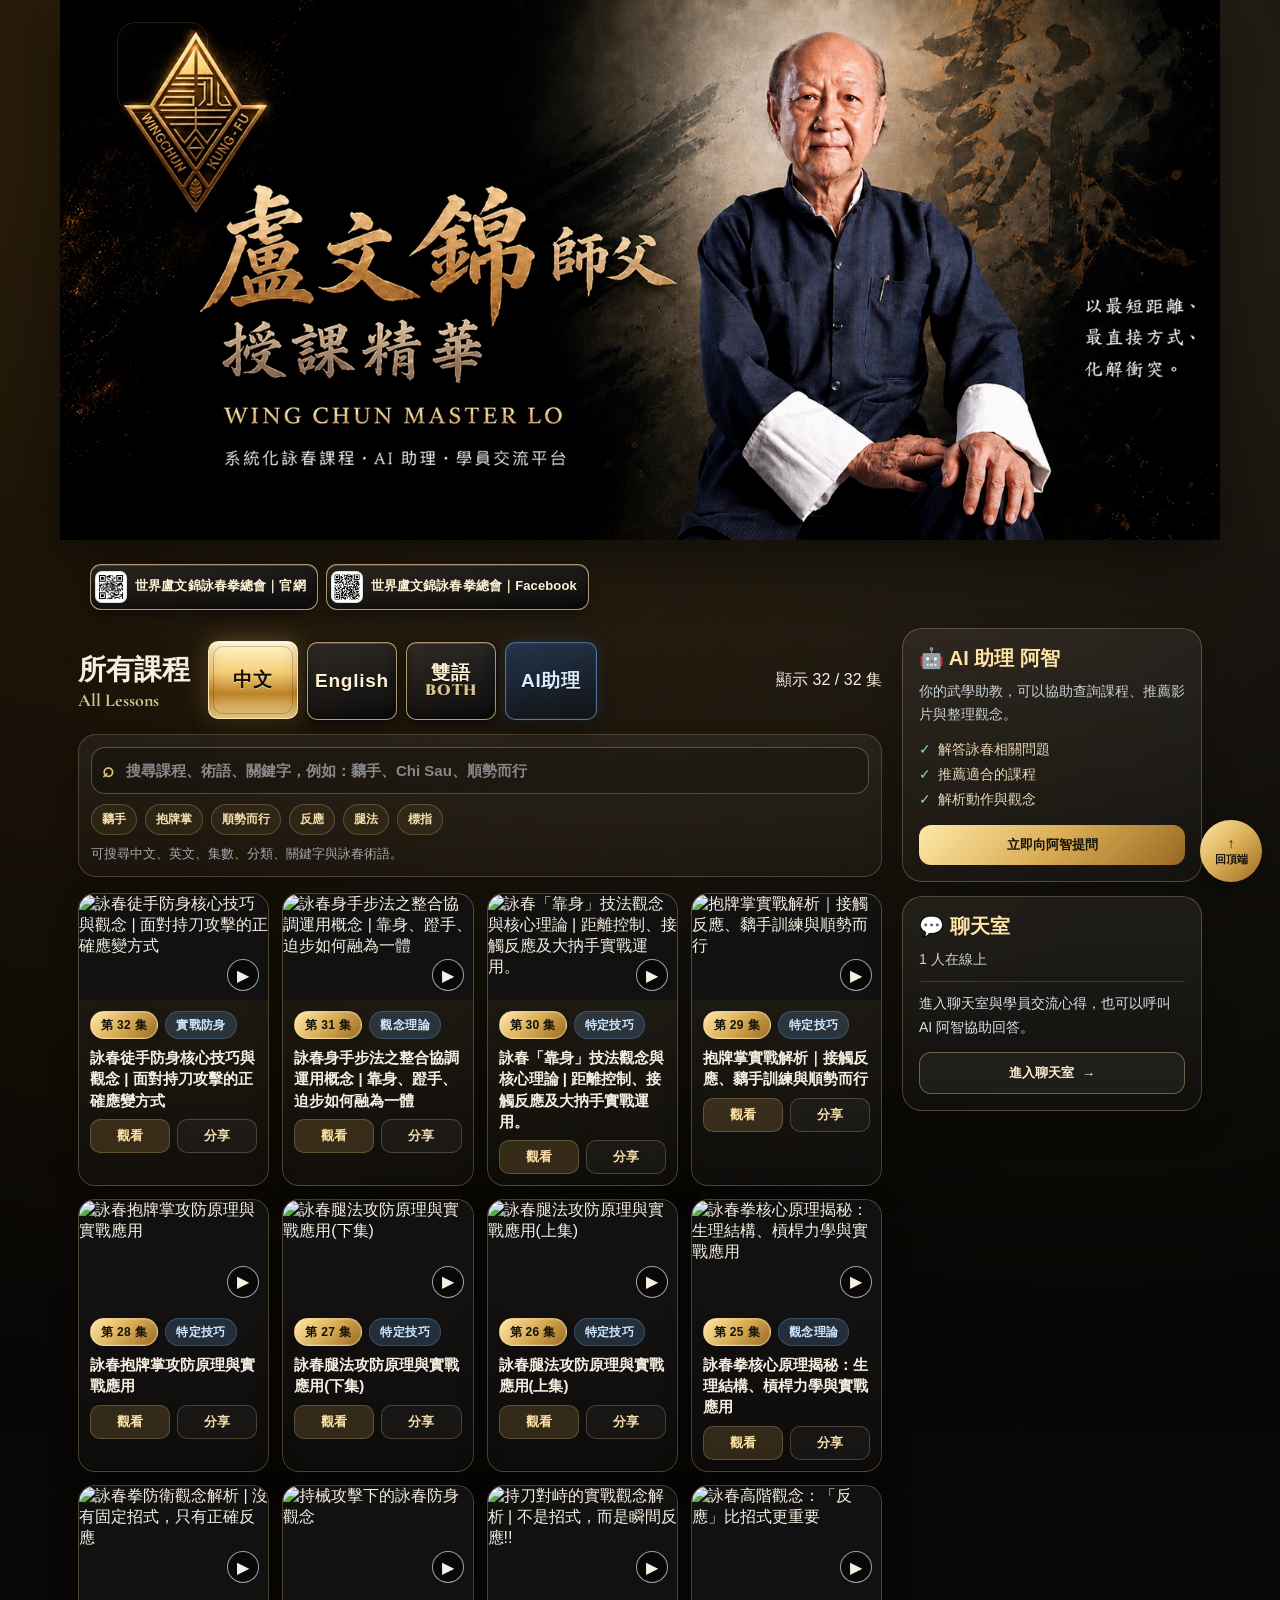
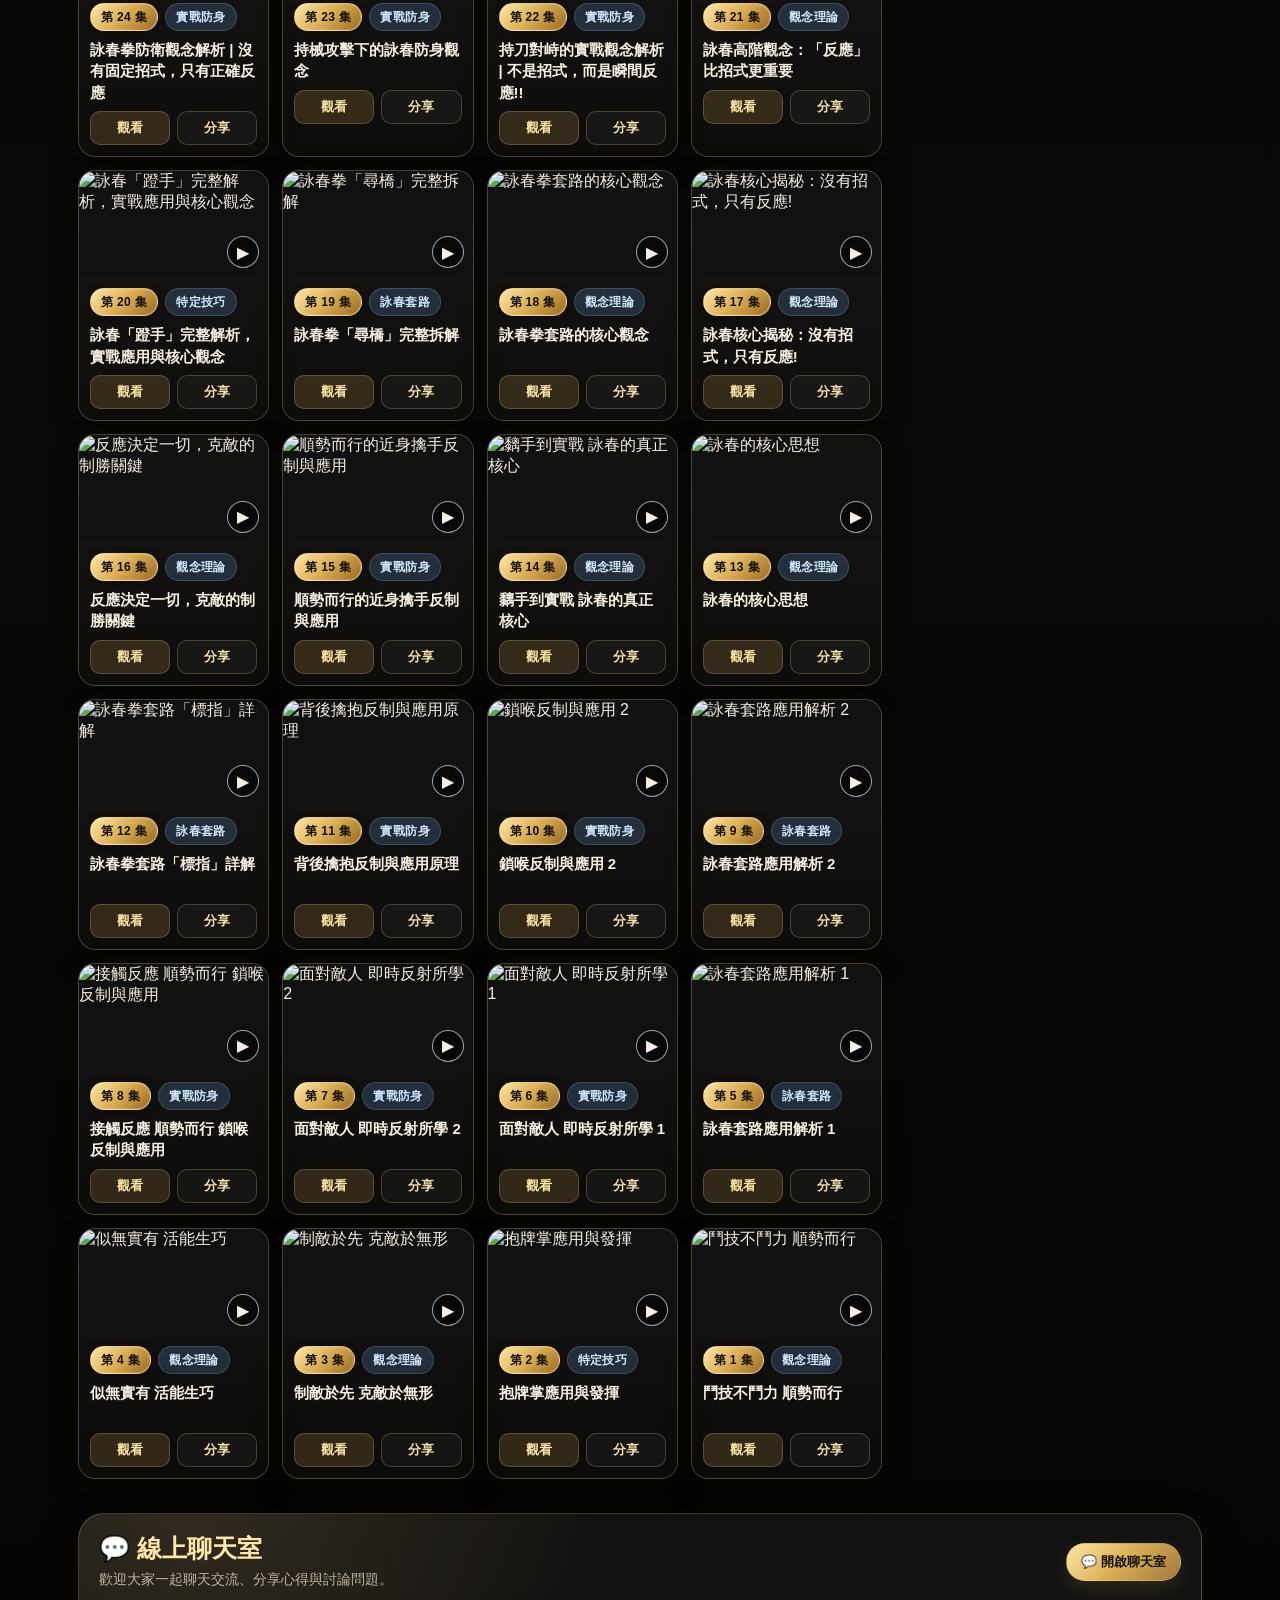
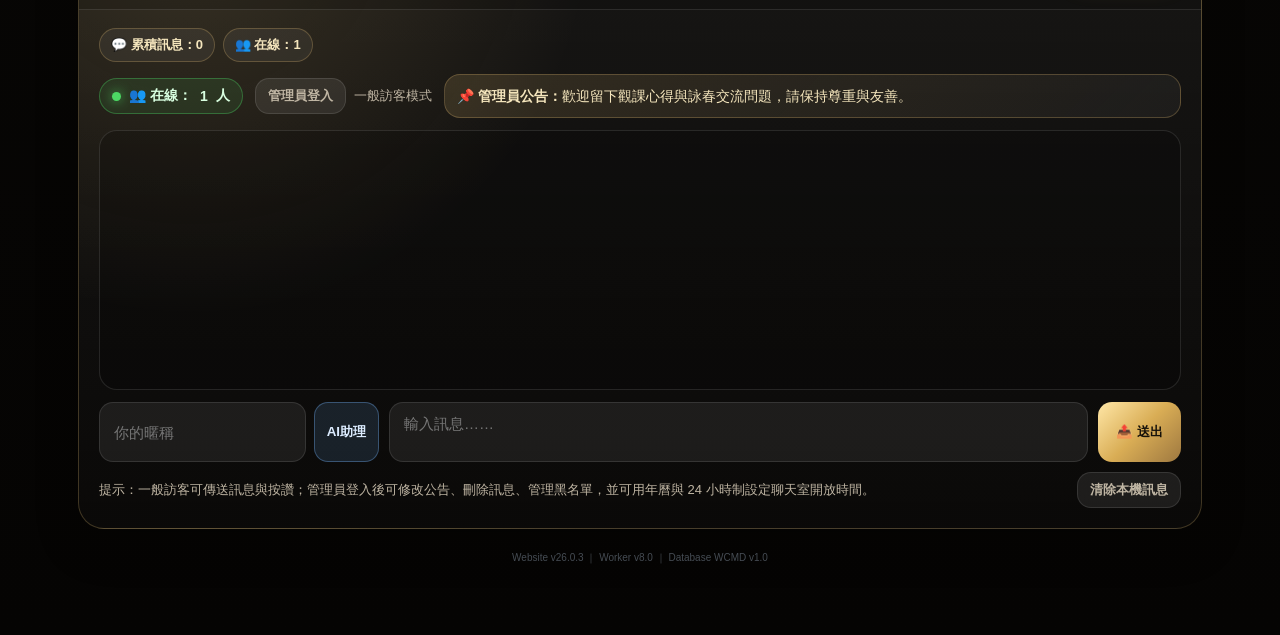
==== index.html @ ffa3104b "Fix AI assistant Worker endpoint" ====
<!DOCTYPE html>

<html lang="zh-Hant">
<head>
<meta charset="utf-8"/>
<meta content="width=device-width, initial-scale=1, viewport-fit=cover" name="viewport"/>
<title>盧文錦師父授課精華｜Wing Chun Master Lo v26.0.3 Secure Admin &amp; Title Cleanup</title>
<script src="js/chat-mode.js?v=23.6"></script>
<link href="https://fonts.googleapis.com" rel="preconnect"/>
<link crossorigin="" href="https://fonts.gstatic.com" rel="preconnect"/>
<link href="https://fonts.googleapis.com/css2?family=Cinzel:wght@600;700;800&amp;family=Cinzel+Decorative:wght@700&amp;family=Cormorant+Garamond:ital,wght@0,600;0,700;1,600&amp;family=Noto+Serif+TC:wght@600;700;900&amp;display=swap" rel="stylesheet"/>
<link href="css/style.css?v=26.0.4" rel="stylesheet"/>
<link href="css/mobile-layout-fix.css?v=26.0.3" rel="stylesheet"/>
</head>
<body>
<div class="wrap">
<header aria-label="盧文錦師父授課精華主視覺" class="hero finalImageHero" id="top">
<img alt="盧文錦師父授課精華 Wing Chun Master Lo" class="finalHeroImage" src="[data-uri]"/>
<div aria-hidden="true" class="logoShineOverlay"><span class="logoSpark"></span></div>

</header><nav aria-label="世界盧文錦詠春拳總會官方連結" class="officialQuickLinks">
<div class="officialQuickLinksInner">
<a aria-label="前往世界盧文錦詠春拳總會官方網站" class="officialQuickLink" href="https://wingchun.tw/" rel="noopener noreferrer" target="_blank">
<img alt="官方網站 QR Code" class="officialQr" src="assets/qr-official-site.png"/>
<span data-en="World Lo Man Kam Wing Chun Federation | Website" data-zh="世界盧文錦詠春拳總會｜官網">世界盧文錦詠春拳總會｜官網</span>
</a>
<a aria-label="前往世界盧文錦詠春拳總會官方 Facebook" class="officialQuickLink" href="https://www.facebook.com/LoManKamWingChunFederation/" rel="noopener noreferrer" target="_blank">
<img alt="官方 Facebook QR Code" class="officialQr" src="assets/qr-facebook.png"/>
<span data-en="World Lo Man Kam Wing Chun Federation | Facebook" data-zh="世界盧文錦詠春拳總會｜Facebook">世界盧文錦詠春拳總會｜Facebook</span>
</a>
</div>
</nav>
<div class="content">
<main>
<div class="sectionTitle courseHeader"><h2><span data-en="All Lessons" data-zh="所有課程">所有課程</span><small>All Lessons</small></h2><div aria-label="Language selector" class="courseLangButtons langButtons"><button aria-pressed="true" class="langBtn active" data-langbtn="zh" onclick="setLang('zh')" type="button">中文</button><button aria-pressed="false" class="langBtn" data-langbtn="en" onclick="setLang('en')" type="button">English</button><button aria-pressed="false" class="langBtn" data-langbtn="both" onclick="setLang('both')" type="button">雙語<small class="bothLabel">BOTH</small></button><button class="langBtn aiJumpBtn" onclick="scrollToAI()" type="button">AI助理</button></div><span class="small" id="count"></span></div>
<section aria-label="課程搜尋" class="lessonSearchPanel">
<div class="searchBox">
<span class="searchIcon">⌕</span>
<input autocomplete="off" class="lessonSearchInput" data-placeholder-en="Search lessons, terms, and keywords, e.g. Chi Sau, Pak Sau, Flow with the Momentum" data-placeholder-zh="搜尋課程、術語、關鍵字，例如：黐手、Chi Sau、順勢而行" id="lessonSearch" placeholder="搜尋課程、術語、關鍵字，例如：黐手、Chi Sau、順勢而行" type="search"/>
<button aria-label="清除搜尋" class="clearSearchBtn" id="clearSearchBtn" type="button">×</button>
</div>
<div aria-label="快速搜尋" class="searchQuickTags" id="searchQuickTags"></div>
<div class="searchHint" id="searchHint">可搜尋中文、英文、集數、分類與詠春術語。</div>
</section>
<div class="grid" id="grid"></div>
<div class="empty" data-en="No lessons found. Try another category." data-zh="找不到符合條件的影片，請換一個分類。" id="empty">找不到符合條件的影片，請換一個分類。</div>
</main>
<aside class="sidePanel">
<section class="aiCard">
<h3>🤖 <span data-en="AI Assistant Ah Chi" data-zh="AI 助理 阿智">AI 助理 阿智</span></h3>
<p data-en="Your martial arts assistant for lesson search, recommendations, and concept review." data-zh="你的武學助教，可以協助查詢課程、推薦影片與整理觀念。">你的武學助教，可以協助查詢課程、推薦影片與整理觀念。</p>
<ul class="aiList">
<li data-en="Answer Wing Chun questions" data-zh="解答詠春相關問題">解答詠春相關問題</li>
<li data-en="Recommend suitable lessons" data-zh="推薦適合的課程">推薦適合的課程</li>
<li data-en="Analyze movements and concepts" data-zh="解析動作與觀念">解析動作與觀念</li>
</ul>
<button class="action primary" onclick="document.getElementById('chatroom').scrollIntoView({behavior:'smooth'})" style="width:100%"><span data-en="Ask Ah Chi Now" data-zh="立即向阿智提問">立即向阿智提問</span></button>
</section>
<section class="miniChat">
<h3>💬 <span data-en="Chat Room" data-zh="聊天室">聊天室</span></h3>
<p><span id="onlineCountSide">--</span> <span data-en="online" data-zh="人在線上">人在線上</span></p>
<div class="chatPreview" data-en="Enter the chat room to discuss lessons and call AI Ah Chi for assistance." data-zh="進入聊天室與學員交流心得，也可以呼叫 AI 阿智協助回答。">進入聊天室與學員交流心得，也可以呼叫 AI 阿智協助回答。</div>
<button class="action" onclick="document.getElementById('chatroom').scrollIntoView({behavior:'smooth'})" style="width:100%;margin-top:12px"><span data-en="Enter Chat Room" data-zh="進入聊天室">進入聊天室</span> →</button>
</section>
</aside>
</div>
<section aria-label="線上聊天室" class="chatSection" id="chatroom">
<div class="chatHead">
<div>
<h2>💬 線上聊天室</h2>
<p>歡迎大家一起聊天交流、分享心得與討論問題。</p>
</div>
<div class="chatHeaderActions">
<button class="chatStandaloneBtn" id="chatStandaloneBtn" type="button">💬 開啟聊天室</button>
</div>
</div>
<div class="chatBox">
<div class="chatStats"><span class="chatStatPill">💬 累積訊息：<span id="messageCount">0</span></span><span class="chatStatPill">👥 在線：<span id="onlineCountMini">1</span></span></div>
<div class="chatStatusRow">
<div class="chatStatusGroup">
<div class="onlineBadge"><span class="onlineDot"></span>👥 在線：<span id="onlineCount">1</span> 人</div>
</div>
<div class="adminLoginBox"><button class="chatClear" id="adminLoginBtn" type="button">管理員登入</button><span class="adminStatus" id="adminStatus">一般訪客模式</span></div>
<div class="pinnedNotice"><b>📌 管理員公告：</b><span id="pinnedNoticeText">歡迎留下觀課心得與詠春交流問題，請保持尊重與友善。</span></div>
</div>
<div class="adminPanel" hidden="" id="adminPanel">
<div class="adminPanelTitle">🛠 管理員功能</div>
<textarea class="adminAnnouncementInput" id="adminAnnouncementInput" maxlength="300" placeholder="輸入新的公告內容……"></textarea>
<div class="adminPanelActions"><button class="adminBtn" id="saveAnnouncementBtn" type="button">儲存公告</button></div>
<div class="adminPanelTitle" style="margin-top:12px">⏰ 聊天室開放時間管理</div>
<div class="small" id="chatControlAdminStatus">目前聊天室狀態：讀取中……</div>
<div class="adminScheduleGrid">
<label>關閉日期<input class="adminDateInput" id="chatCloseDateInput" type="date"/></label>
<label>關閉時間<input class="adminDateInput" id="chatCloseTimeInput" step="60" type="time"/></label>
<label>開放日期<input class="adminDateInput" id="chatOpenDateInput" type="date"/></label>
<label>開放時間<input class="adminDateInput" id="chatOpenTimeInput" step="60" type="time"/></label>
</div>
<div class="adminPanelActions">
<button class="adminBtn" id="close1hBtn" type="button">關閉 1 小時</button>
<button class="adminBtn" id="close24hBtn" type="button">關閉 24 小時</button>
<button class="adminBtn" id="close7dBtn" type="button">關閉 7 天</button>
<button class="adminBtn" id="saveChatScheduleBtn" type="button">儲存排程</button>
<button class="adminBtn" id="closeChatNowBtn" type="button">立即關閉聊天室</button>
<button class="adminBtn" id="openChatNowBtn" type="button">立即開放聊天室</button>
</div>
<div class="adminPanelTitle" style="margin-top:12px">👥 在線訪客管理</div>
<div class="adminOnlineList" id="adminOnlineList"><span class="small">管理員登入後可查看目前在線訪客，並選擇「踢出」或「加入黑名單」。</span></div>
<div class="adminPanelTitle" style="margin-top:12px">🚫 黑名單管理</div>
<div class="adminBannedList" id="adminBannedList"><span class="small">管理員登入後可查看黑名單並解除限制。</span></div>
</div>
<div class="kickedNotice" hidden="" id="kickedNotice">你已被管理員限制發言，暫時無法傳送訊息或按讚。</div>
<div class="commentClosedNotice" hidden="" id="commentClosedNotice">🚫 聊天室暫時關閉。</div>
<div class="chatMessages" id="chatMessages"></div>
<form class="chatForm" id="chatForm">
<div class="chatNameWrap">
<input autocomplete="name" class="chatInput" id="chatName" maxlength="18" placeholder="你的暱稱"/>
<button class="callAiBtn" id="callAiBtn" title="Call AI" type="button">AI助理</button>
</div>
<textarea class="chatText" id="chatText" maxlength="300" placeholder="輸入訊息……"></textarea>
<button class="chatSend" type="submit">📤 送出</button>
</form>
<div class="chatTools">
<span>提示：一般訪客可傳送訊息與按讚；管理員登入後可修改公告、刪除訊息、管理黑名單，並可用年曆與 24 小時制設定聊天室開放時間。</span>
<button class="chatClear" id="chatClear" type="button">清除本機訊息</button>
</div>
</div>
</section>
<div class="versionFooter">Website v26.0.3 ｜ Worker v8.0 ｜ Database WCMD v1.0</div>
</div>
<button class="toTop" onclick="window.scrollTo({top:0,behavior:'smooth'})">↑<br/><small data-en="Top" data-zh="回頂端">回頂端</small></button>
<div class="shareToast" id="shareToast">已複製連結</div>
<script>
/* V26.0 WCMD 英文標題資料層 + YouTube API + 安全管理員登入 + 標題清理 + videos.json 備援
   - 不修改既有 js/app.js
   - 攔截原本讀取 videos.json 的請求
   - 優先讀取 data/wcmd.json 作為課程主資料庫
   - 同步合併 Cloudflare Worker /api/videos 的縮圖、發布日期與最新 YouTube 資訊
   - 英文標題統一以 data/wcmd.json 的 title.en 為準
   - 新影片尚未補進 WCMD 時，英文模式先顯示 pending，不會空白
   - 若 WCMD 或 API 失敗，仍可回到原本 videos.json
*/
(function () {
  const API_URL = "https://wingchun-sync.lomankam-master.workers.dev/api/videos";
  const WCMD_URL = "data/wcmd.json";
  const VIDEO_IDS_URL = "data/videoIds.json";
  const LEGACY_STATIC_META = [];

  function normalizeTitle(rawTitle, episode) {
    let title = String(rawTitle || "").trim();
    title = title.replace(/^盧[文⽂]錦\s*師[父⽗]\s*授課精華\s*[0-9]+\s*[\-－–—｜|：:]?\s*/u, "");
    title = title.replace(/^授課精華\s*[0-9]+\s*[\-－–—｜|：:]?\s*/u, "");
    return title || (episode ? `第${episode}集` : "");
  }

  function videoIdFromUrl(url) {
    const text = String(url || "");
    const m1 = text.match(/youtu\.be\/([^?&/]+)/);
    if (m1) return m1[1];
    const m2 = text.match(/[?&]v=([^?&/]+)/);
    if (m2) return m2[1];
    return "";
  }

  function thumbFromVideo(video, wcmdEpisode) {
    if (video && video.thumbnail) return video.thumbnail;
    if (wcmdEpisode && wcmdEpisode.youtube && wcmdEpisode.youtube.thumbnail) return wcmdEpisode.youtube.thumbnail;
    const id = (video && (video.videoId || videoIdFromUrl(video.url))) ||
      (wcmdEpisode && wcmdEpisode.youtube && (wcmdEpisode.youtube.videoId || videoIdFromUrl(wcmdEpisode.youtube.url))) || "";
    return id ? `https://i.ytimg.com/vi/${id}/hqdefault.jpg` : "";
  }

  function wcmdEpisodeToLegacy(ep, apiVideo) {
    const episode = Number(ep.episode);
    const youtube = ep.youtube || {};
    const category = ep.category || {};
    const tags = Array.isArray(ep.tags) ? ep.tags : [];
    const concepts = Array.isArray(ep.concepts) ? ep.concepts : [];
    const skills = Array.isArray(ep.skills) ? ep.skills : [];
    const keywords = Array.from(new Set([...tags, ...concepts, ...skills].filter(Boolean)));
    const apiTitle = apiVideo && apiVideo.title;
    const zhTitle = (ep.title && ep.title.zh) || apiTitle || "";
    const enTitle = (ep.title && ep.title.en) || "";
    const url = (apiVideo && apiVideo.url) || youtube.url || "";
    const videoId = (apiVideo && apiVideo.videoId) || youtube.videoId || videoIdFromUrl(url);
    return {
      episode,
      title: normalizeTitle(apiTitle || zhTitle, episode),
      title_en: enTitle,
      category: category.zh || "",
      category_en: category.en || "",
      level: ep.difficulty && ep.difficulty !== "to_be_confirmed" ? ep.difficulty : "",
      keywords,
      tags,
      concepts,
      skills,
      url,
      videoId,
      thumbnail: thumbFromVideo(apiVideo, ep),
      publishedAt: (apiVideo && apiVideo.publishedAt) || youtube.publishedAt || "",
      source: apiVideo ? "wcmd+youtube-api" : "wcmd",
      wcmdCategoryId: category.id || "",
      wcmdCategoryStatus: category.status || ""
    };
  }

  function apiVideoToLegacy(v, fallbackMeta) {
    const episode = Number(v.episode);
    const meta = fallbackMeta || {};
    return {
      ...meta,
      episode,
      title: normalizeTitle(v.title || meta.title, episode),
      title_en: meta.title_en || meta.titleEn || v.englishTitle || v.title_en || v.titleEn || `Episode ${episode} — English title pending`,
      category: meta.category || "",
      category_en: meta.category_en || meta.categoryEn || "",
      level: meta.level || "",
      keywords: meta.keywords || [],
      url: v.url || meta.url || "",
      videoId: v.videoId || videoIdFromUrl(v.url || meta.url),
      thumbnail: thumbFromVideo(v),
      publishedAt: v.publishedAt || "",
      source: "youtube-api"
    };
  }

  async function loadWCMD() {
    const res = await window.__nativeFetch(WCMD_URL, { cache: "no-store" });
    if (!res.ok) throw new Error(`WCMD HTTP ${res.status}`);
    const data = await res.json();
    if (!data || !Array.isArray(data.episodes) || data.episodes.length === 0) throw new Error("WCMD returned no episodes");
    return data;
  }

  async function loadVideoIds() {
    try {
      const res = await window.__nativeFetch(VIDEO_IDS_URL, { cache: "no-store" });
      if (!res.ok) throw new Error(`videoIds HTTP ${res.status}`);
      const ids = await res.json();
      return Array.isArray(ids) ? ids.filter(Boolean) : [];
    } catch (err) {
      console.warn("[WingChun] videoIds.json unavailable, Worker will use built-in fallback:", err);
      return [];
    }
  }

  async function loadApiVideos() {
    const ids = await loadVideoIds();
    const apiUrl = ids.length ? `${API_URL}?ids=${encodeURIComponent(ids.join(","))}` : API_URL;
    const res = await window.__nativeFetch(apiUrl, { cache: "no-store" });
    if (!res.ok) throw new Error(`API HTTP ${res.status}`);
    const data = await res.json();
    if (!data || data.success !== true || !Array.isArray(data.videos) || data.videos.length === 0) throw new Error("API returned no videos");
    return data.videos;
  }

  function mergeWCMDWithApi(wcmdData, apiVideos) {
    const apiByEpisode = new Map((apiVideos || []).map(v => [Number(v.episode), v]));
    const wcmdEpisodes = new Set((wcmdData.episodes || []).map(ep => Number(ep.episode)));

    const wcmdVideos = (wcmdData.episodes || [])
      .map(ep => wcmdEpisodeToLegacy(ep, apiByEpisode.get(Number(ep.episode))))
      .filter(v => v.episode);

    // V26.0：若 YouTube API 出現 WCMD 尚未登錄的新集數，也先自動加入網站。
    // 英文標題以 WCMD 為正式資料；尚未補入 WCMD 時顯示 pending，不會空白。
    const apiOnlyVideos = (apiVideos || [])
      .filter(v => v.episode && !wcmdEpisodes.has(Number(v.episode)))
      .map(v => apiVideoToLegacy(v))
      .filter(v => v.episode);

    const videos = [...wcmdVideos, ...apiOnlyVideos]
      .sort((a, b) => b.episode - a.episode);

    return {
      lastUpdated: new Date().toISOString().slice(0, 10),
      source: apiVideos && apiVideos.length ? "wcmd-with-youtube-api-auto-new" : "wcmd-local",
      schemaVersion: wcmdData.schemaVersion || "1.0",
      databaseVersion: wcmdData.platformVersion || "V24.1",
      videos
    };
  }

  function mergeApiOnly(apiVideos) {
    const metaByEpisode = new Map(LEGACY_STATIC_META.map(v => [Number(v.episode), v]));
    const videos = (apiVideos || [])
      .map(v => apiVideoToLegacy(v, metaByEpisode.get(Number(v.episode))))
      .filter(v => v.episode)
      .sort((a, b) => b.episode - a.episode);
    return { lastUpdated: new Date().toISOString().slice(0, 10), source: "youtube-api-only", videos };
  }

  async function buildVideoDataset() {
    const [wcmdResult, apiResult] = await Promise.allSettled([loadWCMD(), loadApiVideos()]);
    if (wcmdResult.status === "fulfilled") {
      const apiVideos = apiResult.status === "fulfilled" ? apiResult.value : [];
      if (apiResult.status === "rejected") console.warn("[WingChun] YouTube API unavailable, using WCMD only:", apiResult.reason);
      return mergeWCMDWithApi(wcmdResult.value, apiVideos);
    }
    console.warn("[WingChun] WCMD unavailable:", wcmdResult.reason);
    if (apiResult.status === "fulfilled") return mergeApiOnly(apiResult.value);
    throw new Error("Both WCMD and YouTube API failed");
  }

  window.__nativeFetch = window.__nativeFetch || window.fetch.bind(window);
  window.fetch = async function (input, init) {
    const reqUrl = typeof input === "string" ? input : (input && input.url) || "";
    if (/videos\.json(\?|$)/.test(reqUrl)) {
      try {
        const dataset = await buildVideoDataset();
        return new Response(JSON.stringify(dataset), { status: 200, headers: { "Content-Type": "application/json; charset=utf-8" } });
      } catch (err) {
        console.warn("[WingChun] WCMD/API failed, fallback to videos.json:", err);
        return window.__nativeFetch(input, init);
      }
    }
    return window.__nativeFetch(input, init);
  };
})();
</script>
<script src="js/app.js?v=24.3"></script>
<script src="js/chat.js?v=26.0.7" type="module"></script>
<script src="js/chat-standalone.js?v=24.3"></script>
<script defer="" src="https://events.vercount.one/js"></script>
<script src="js/online-sync.js?v=24.3"></script>
</body>
</html>
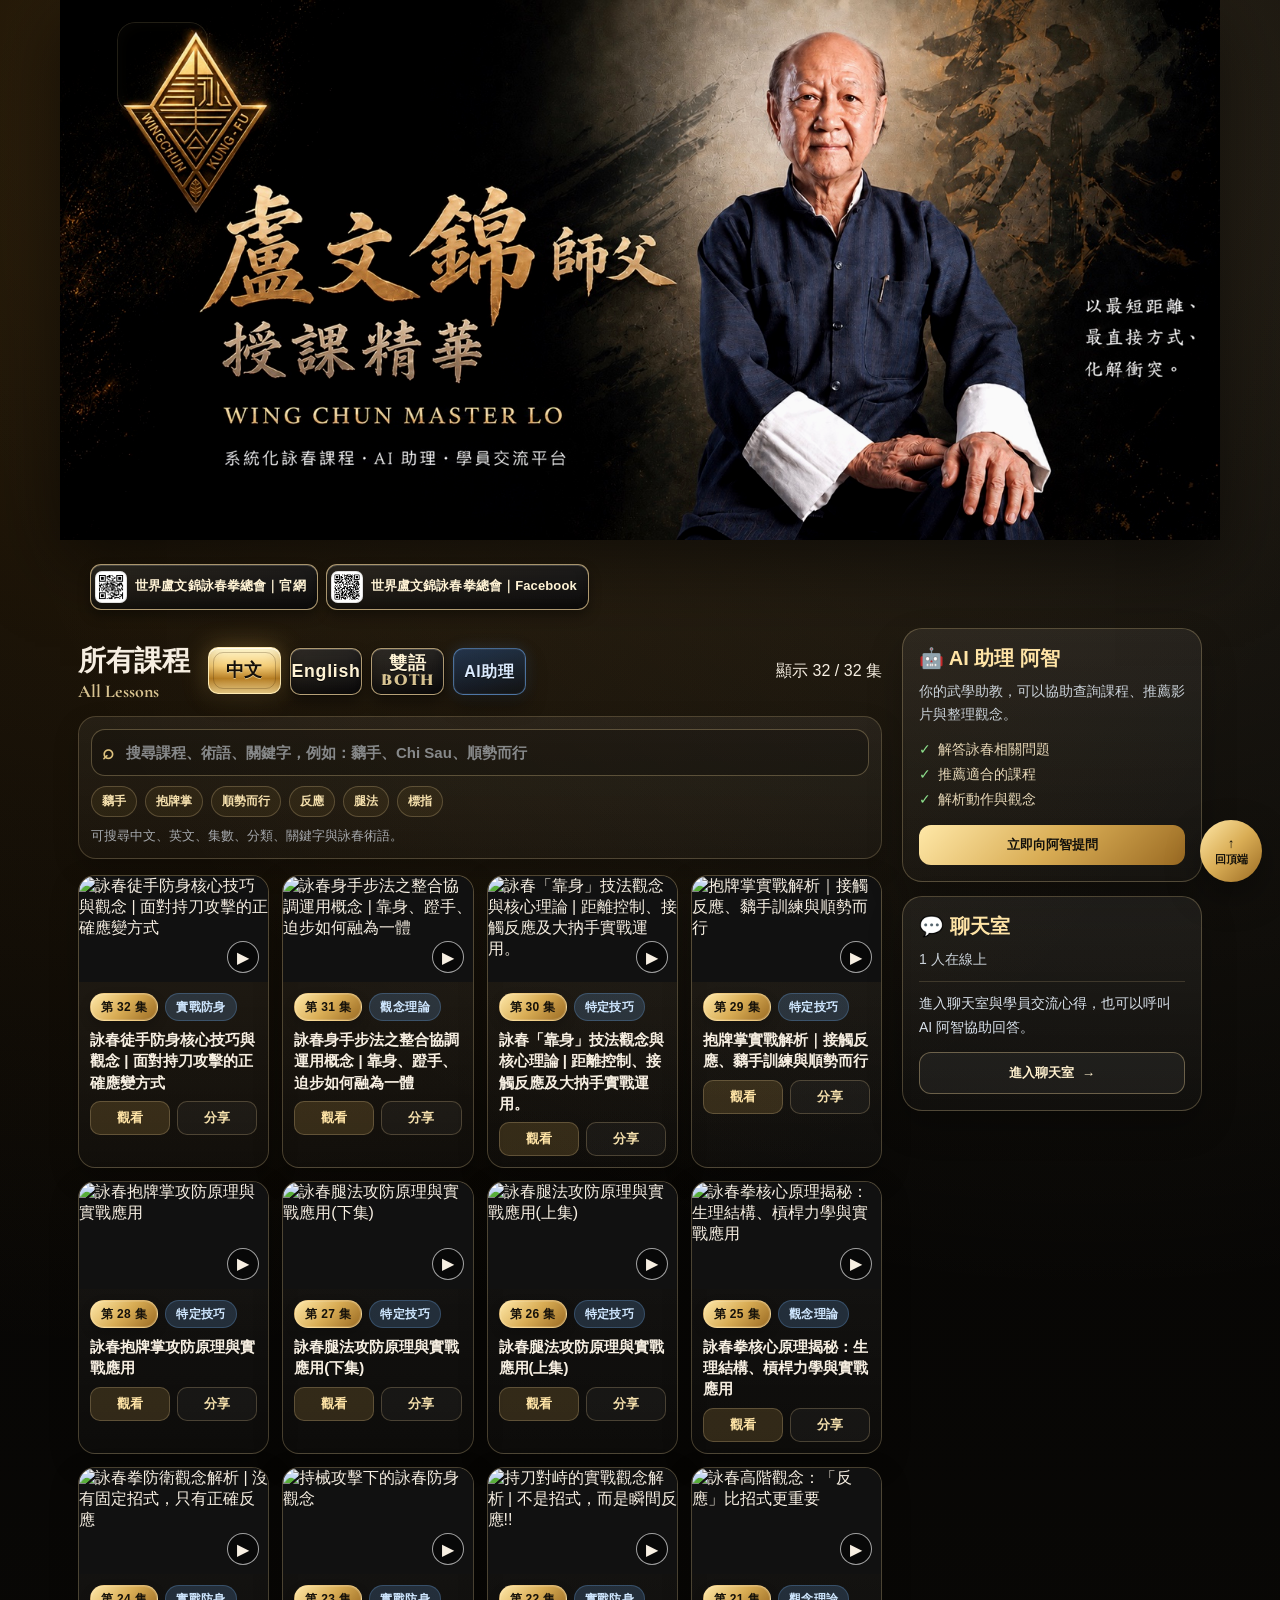
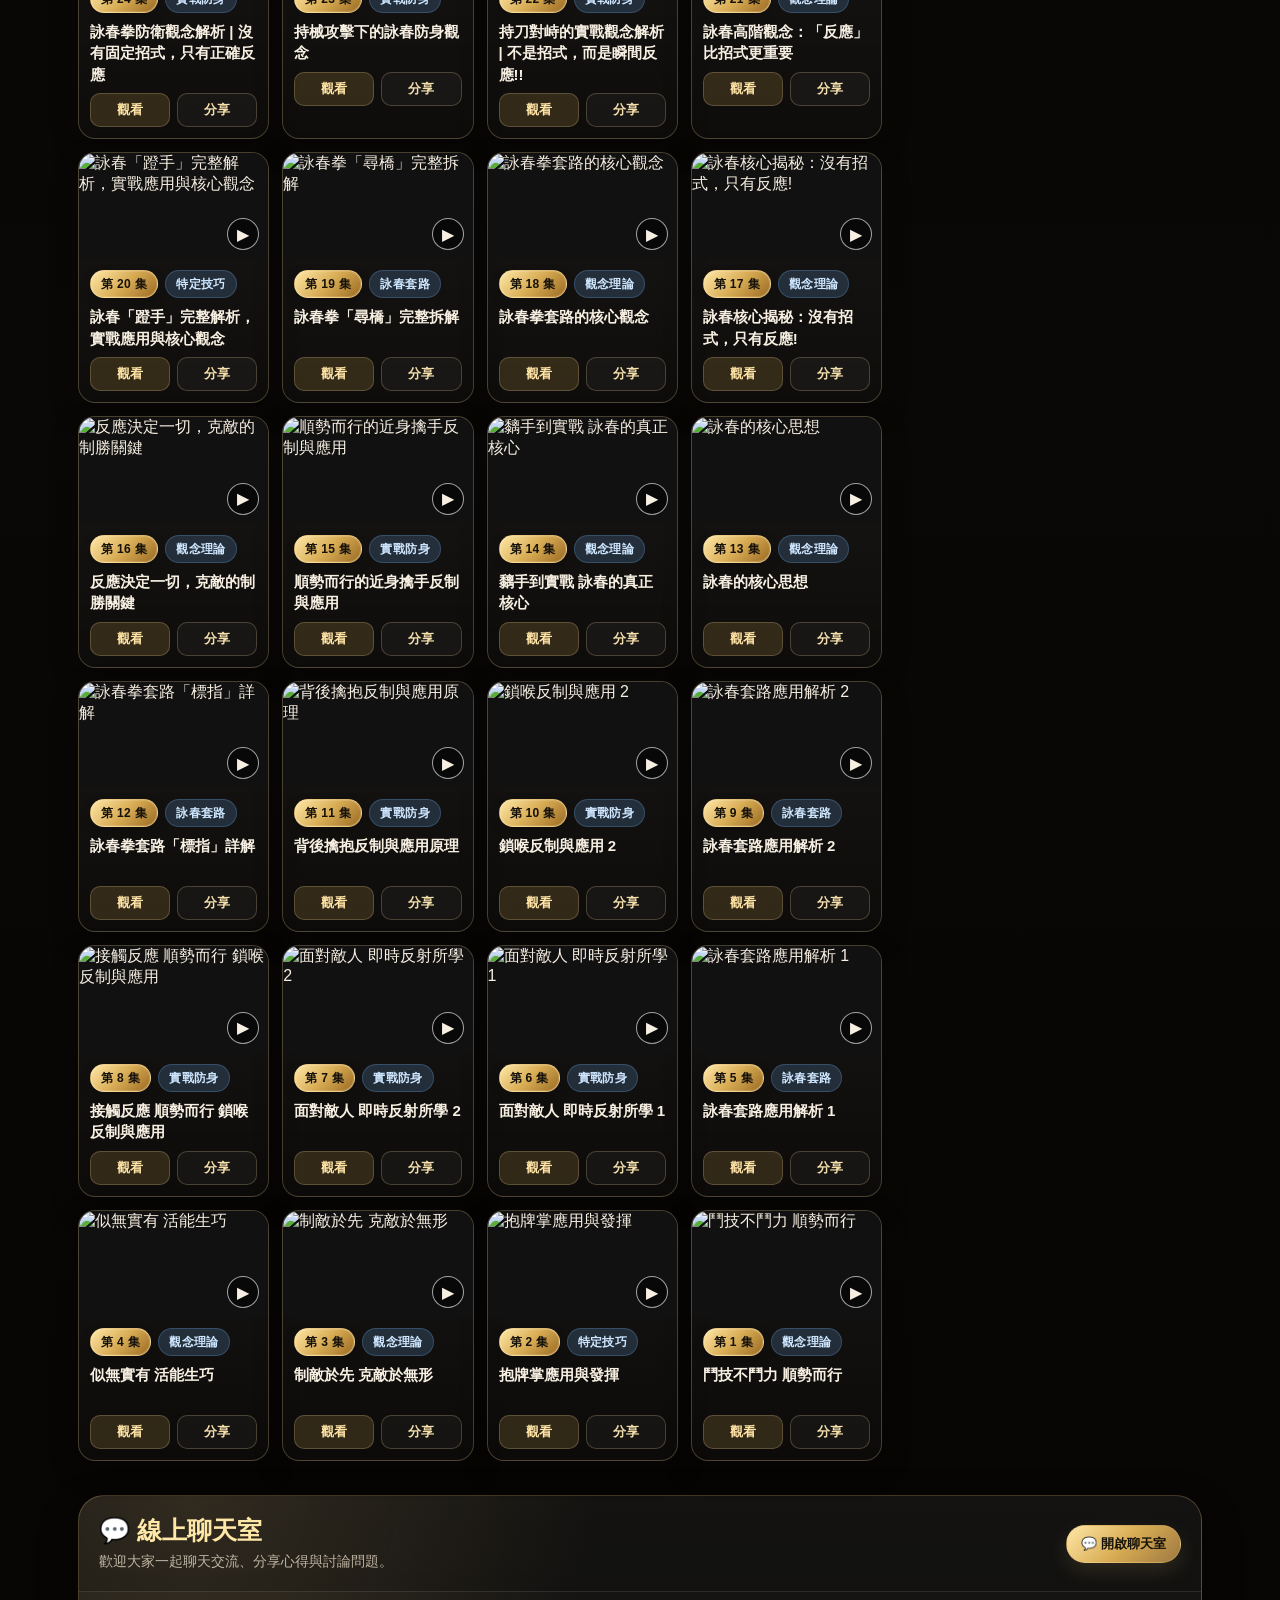
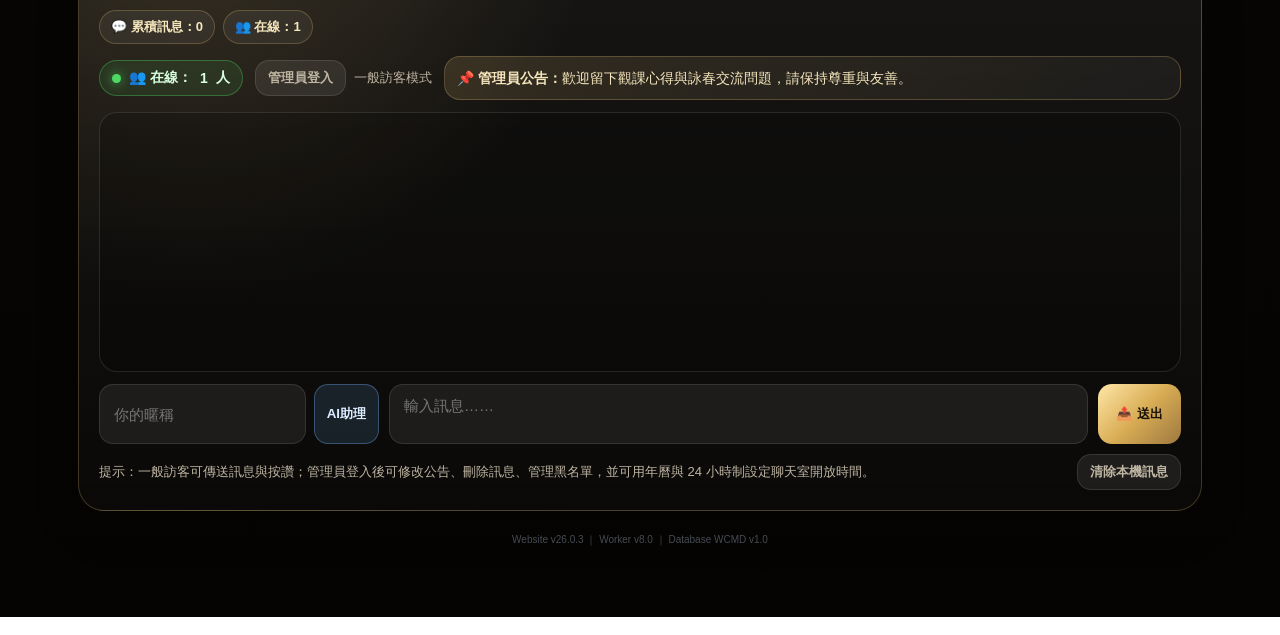
==== commit e7c88e66: "Improve AI assistant response quality" ====
--- a/index.html
+++ b/index.html
@@ -318,7 +318,7 @@
 })();
 </script>
 <script src="js/app.js?v=24.3"></script>
-<script src="js/chat.js?v=26.0.7" type="module"></script>
+<script src="js/chat.js?v=26.0.8" type="module"></script>
 <script src="js/chat-standalone.js?v=24.3"></script>
 <script defer="" src="https://events.vercount.one/js"></script>
 <script src="js/online-sync.js?v=24.3"></script>
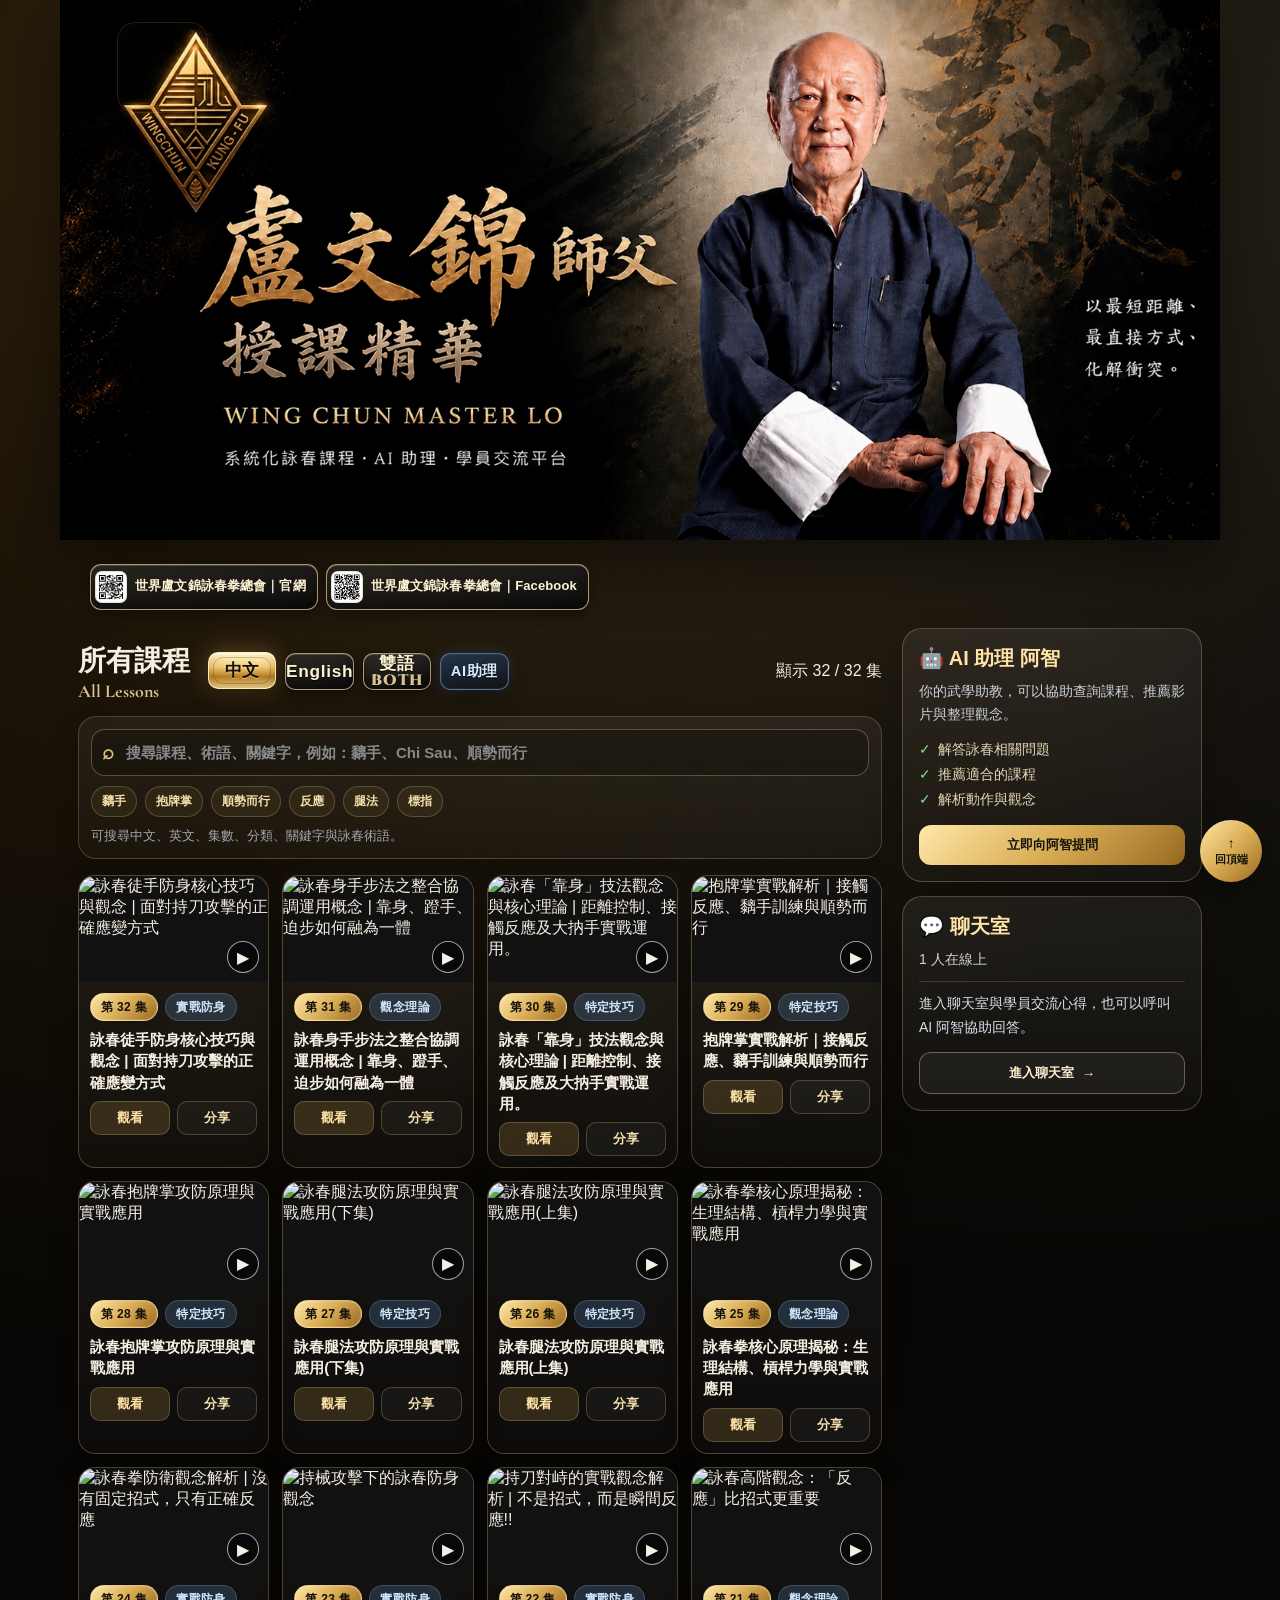
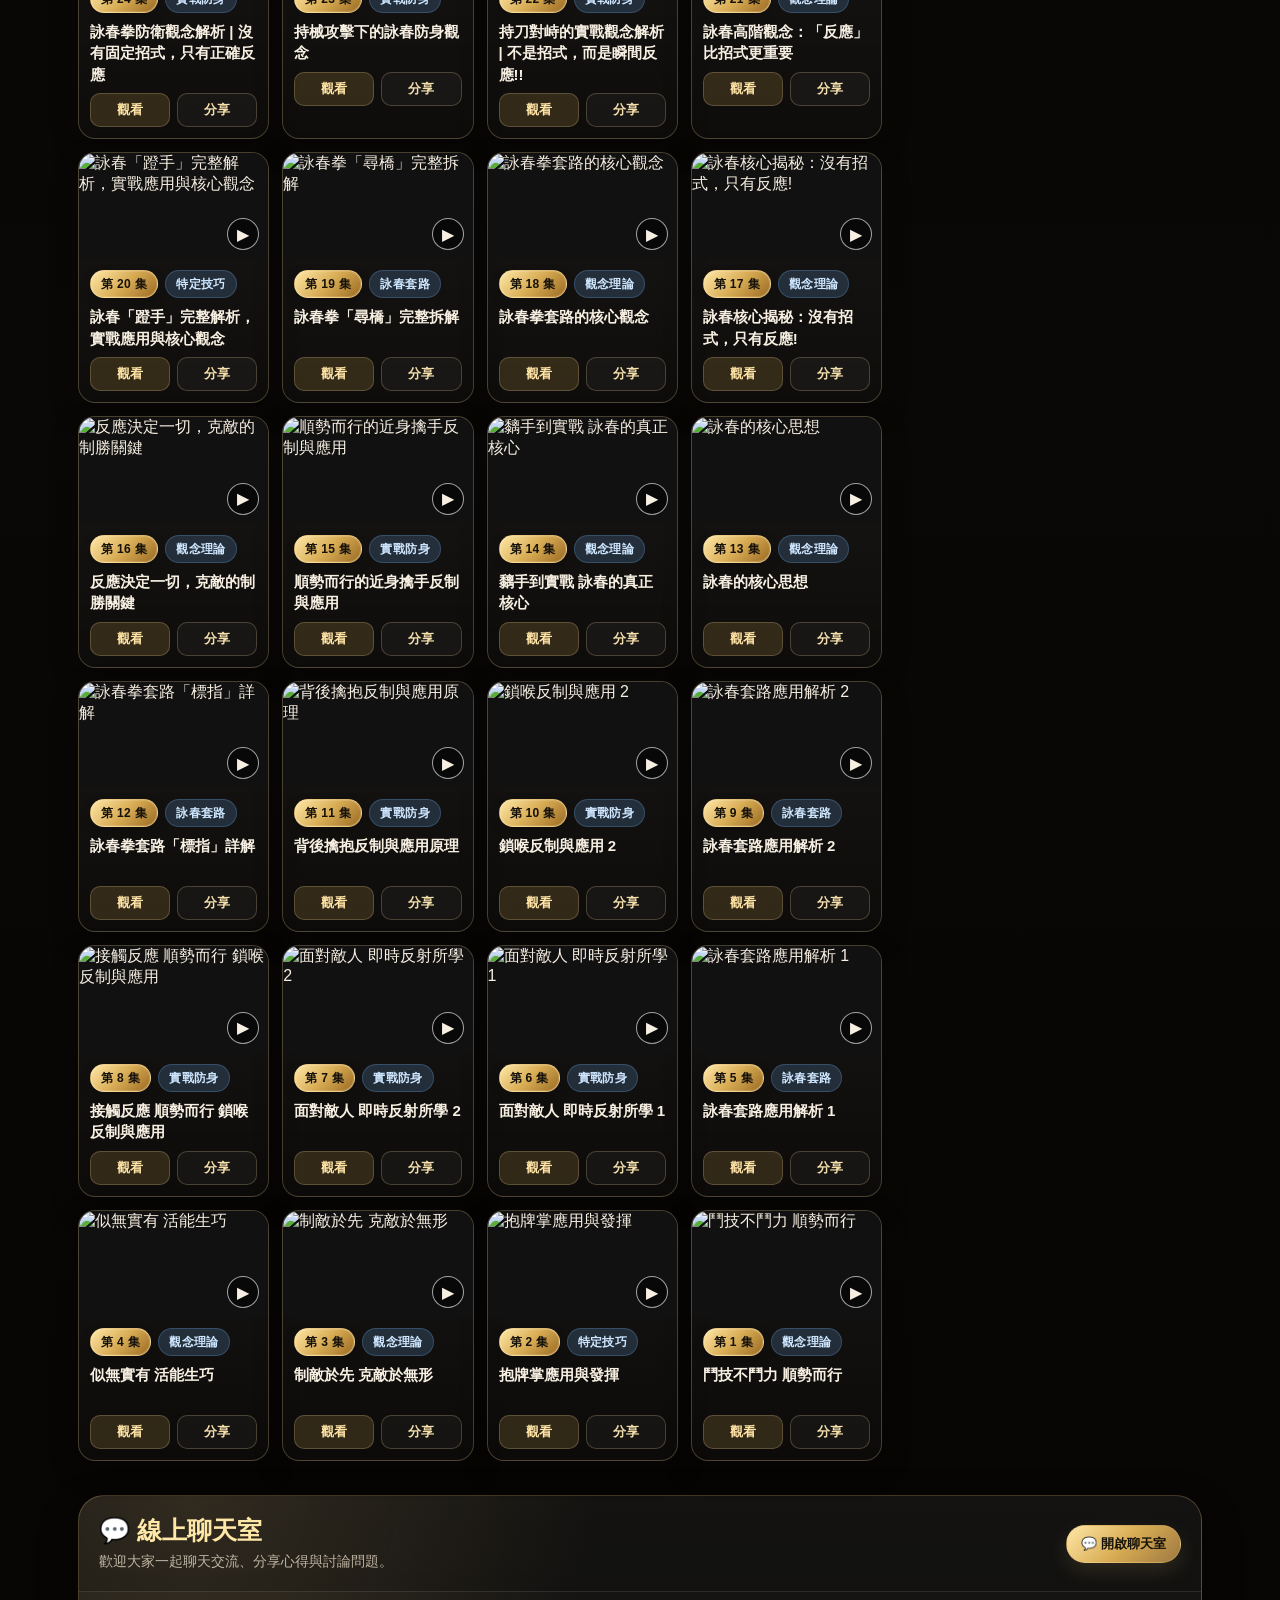
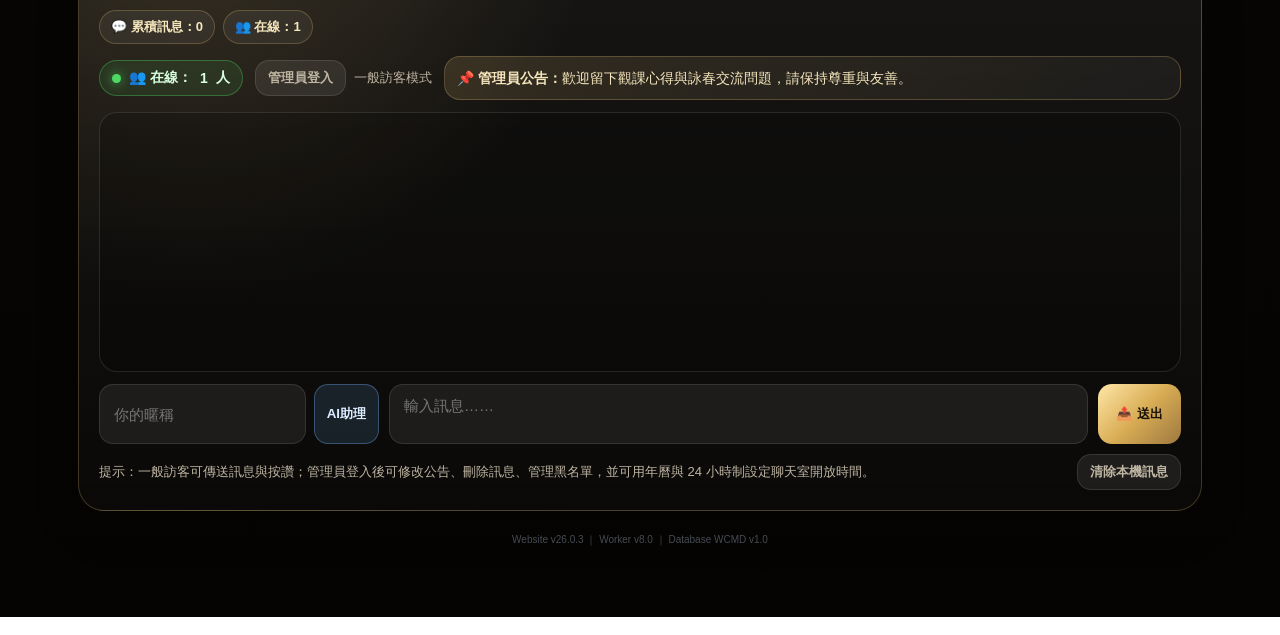
==== commit 9cbdb8af: "Complete AI assistant responses" ====
--- a/index.html
+++ b/index.html
@@ -318,7 +318,7 @@
 })();
 </script>
 <script src="js/app.js?v=24.3"></script>
-<script src="js/chat.js?v=26.0.8" type="module"></script>
+<script src="js/chat.js?v=26.0.9" type="module"></script>
 <script src="js/chat-standalone.js?v=24.3"></script>
 <script defer="" src="https://events.vercount.one/js"></script>
 <script src="js/online-sync.js?v=24.3"></script>
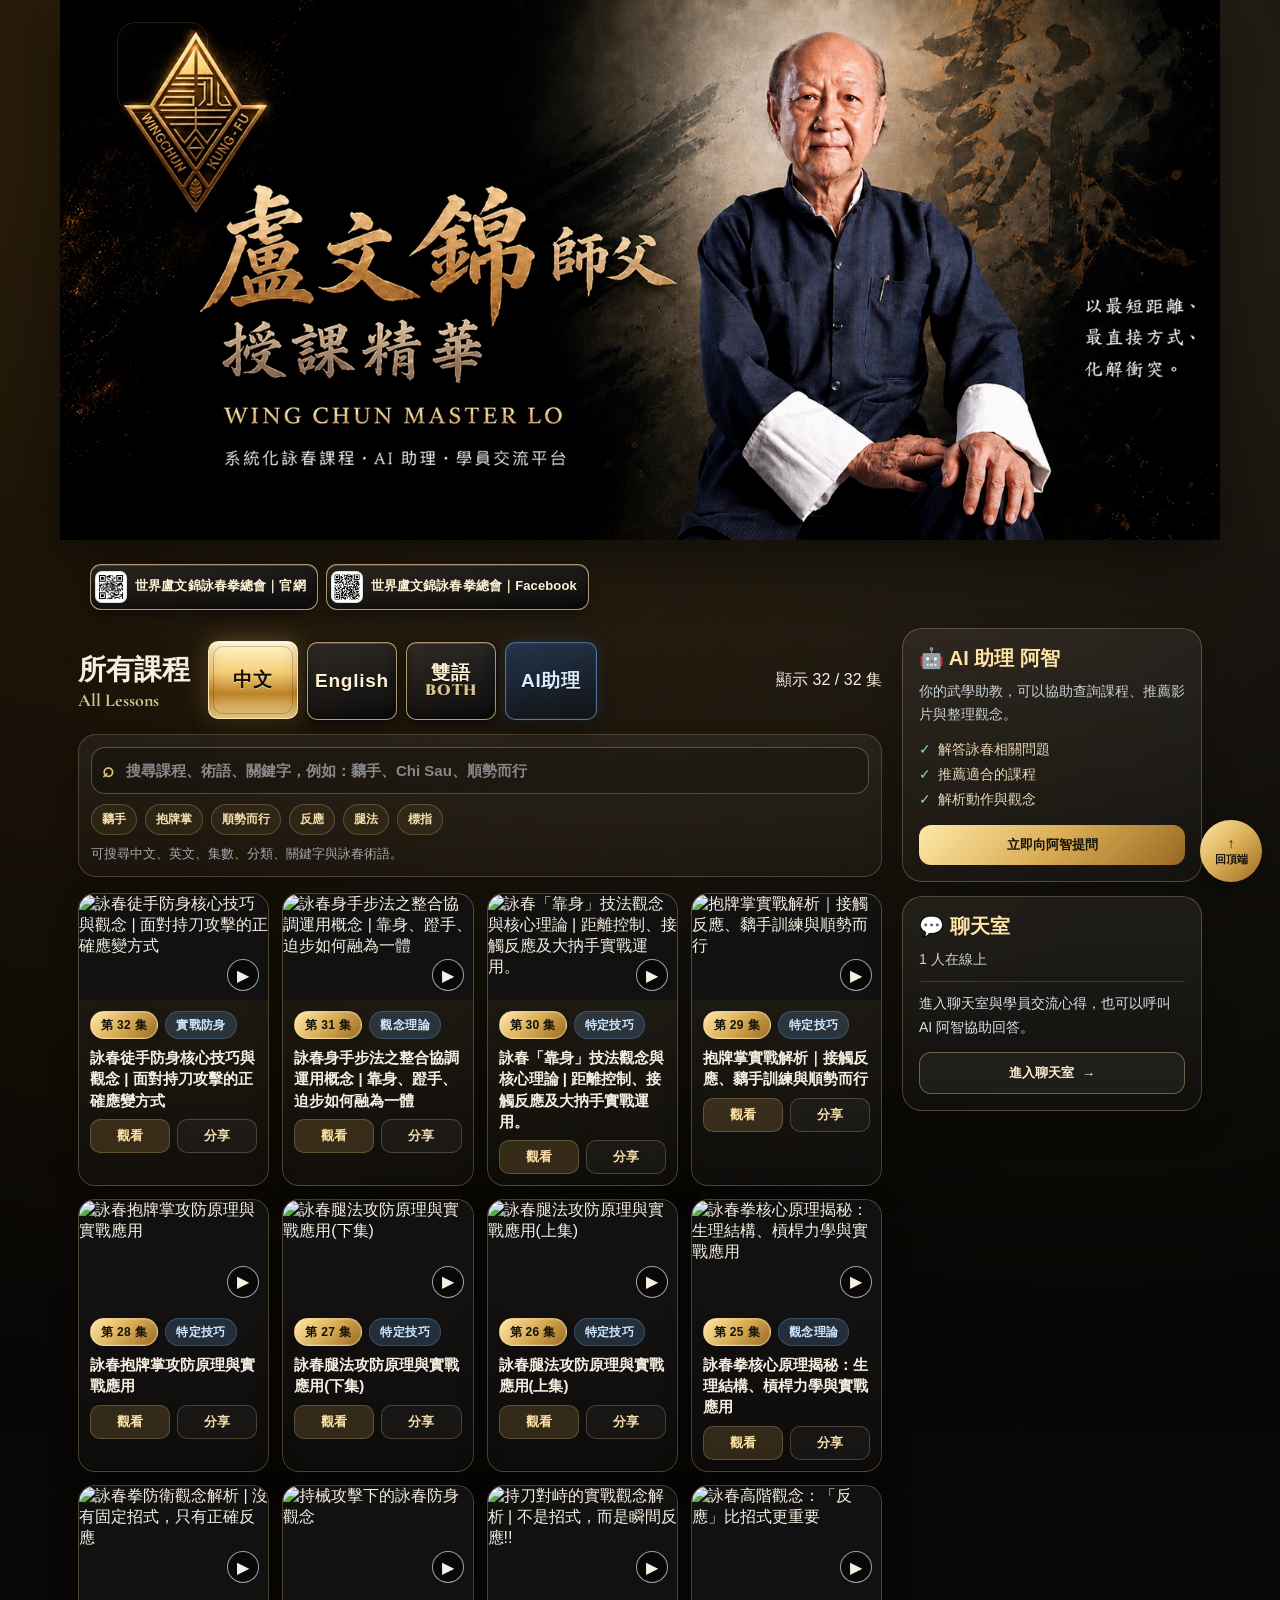
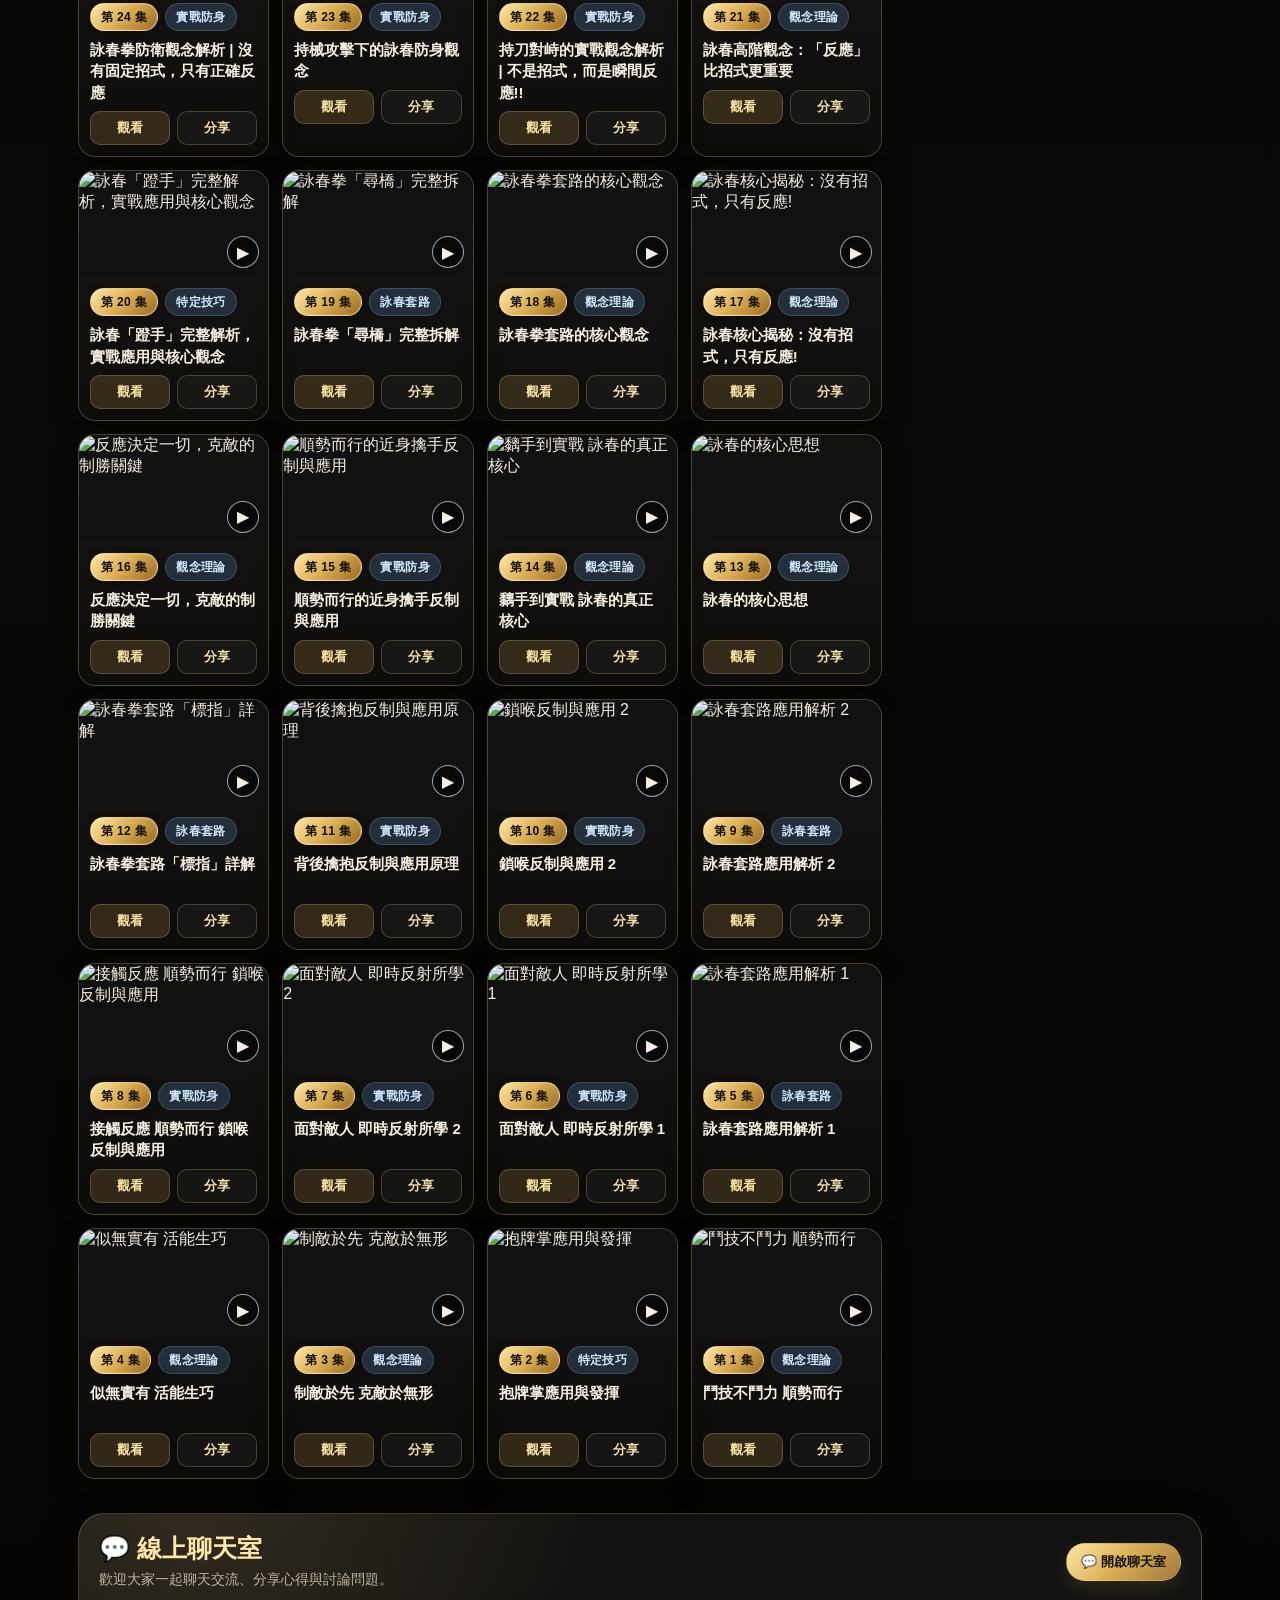
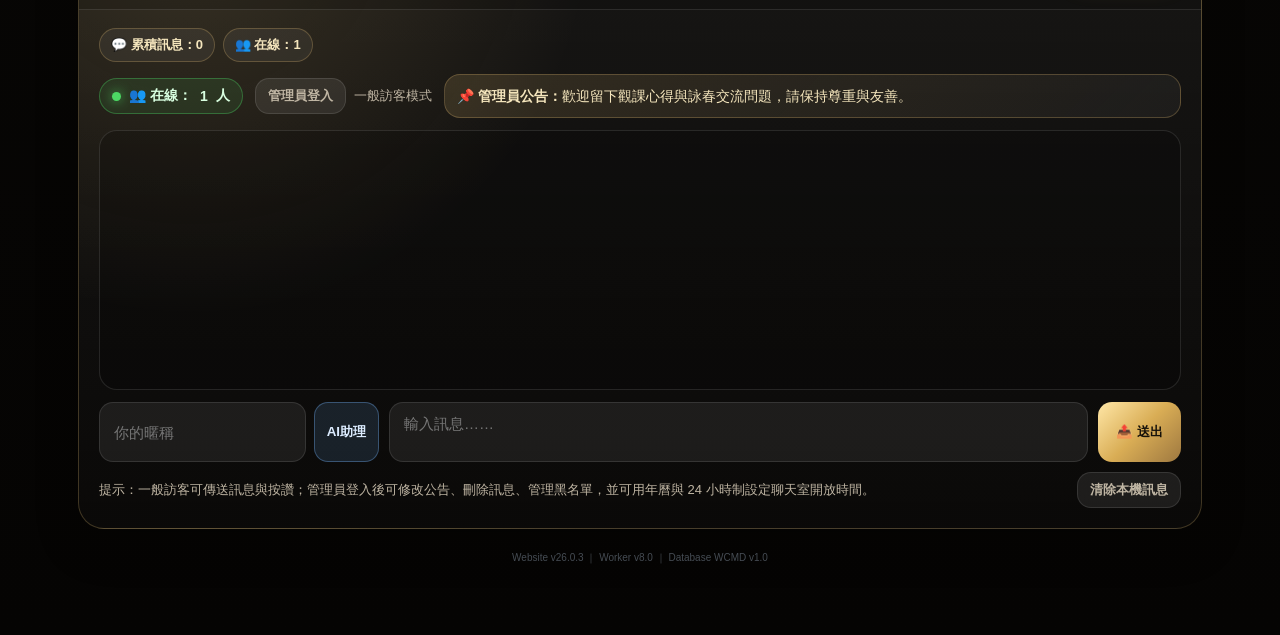
==== commit 75b87289: "Match AI replies to question language" ====
--- a/index.html
+++ b/index.html
@@ -318,7 +318,7 @@
 })();
 </script>
 <script src="js/app.js?v=24.3"></script>
-<script src="js/chat.js?v=26.0.9" type="module"></script>
+<script src="js/chat.js?v=26.0.10" type="module"></script>
 <script src="js/chat-standalone.js?v=24.3"></script>
 <script defer="" src="https://events.vercount.one/js"></script>
 <script src="js/online-sync.js?v=24.3"></script>
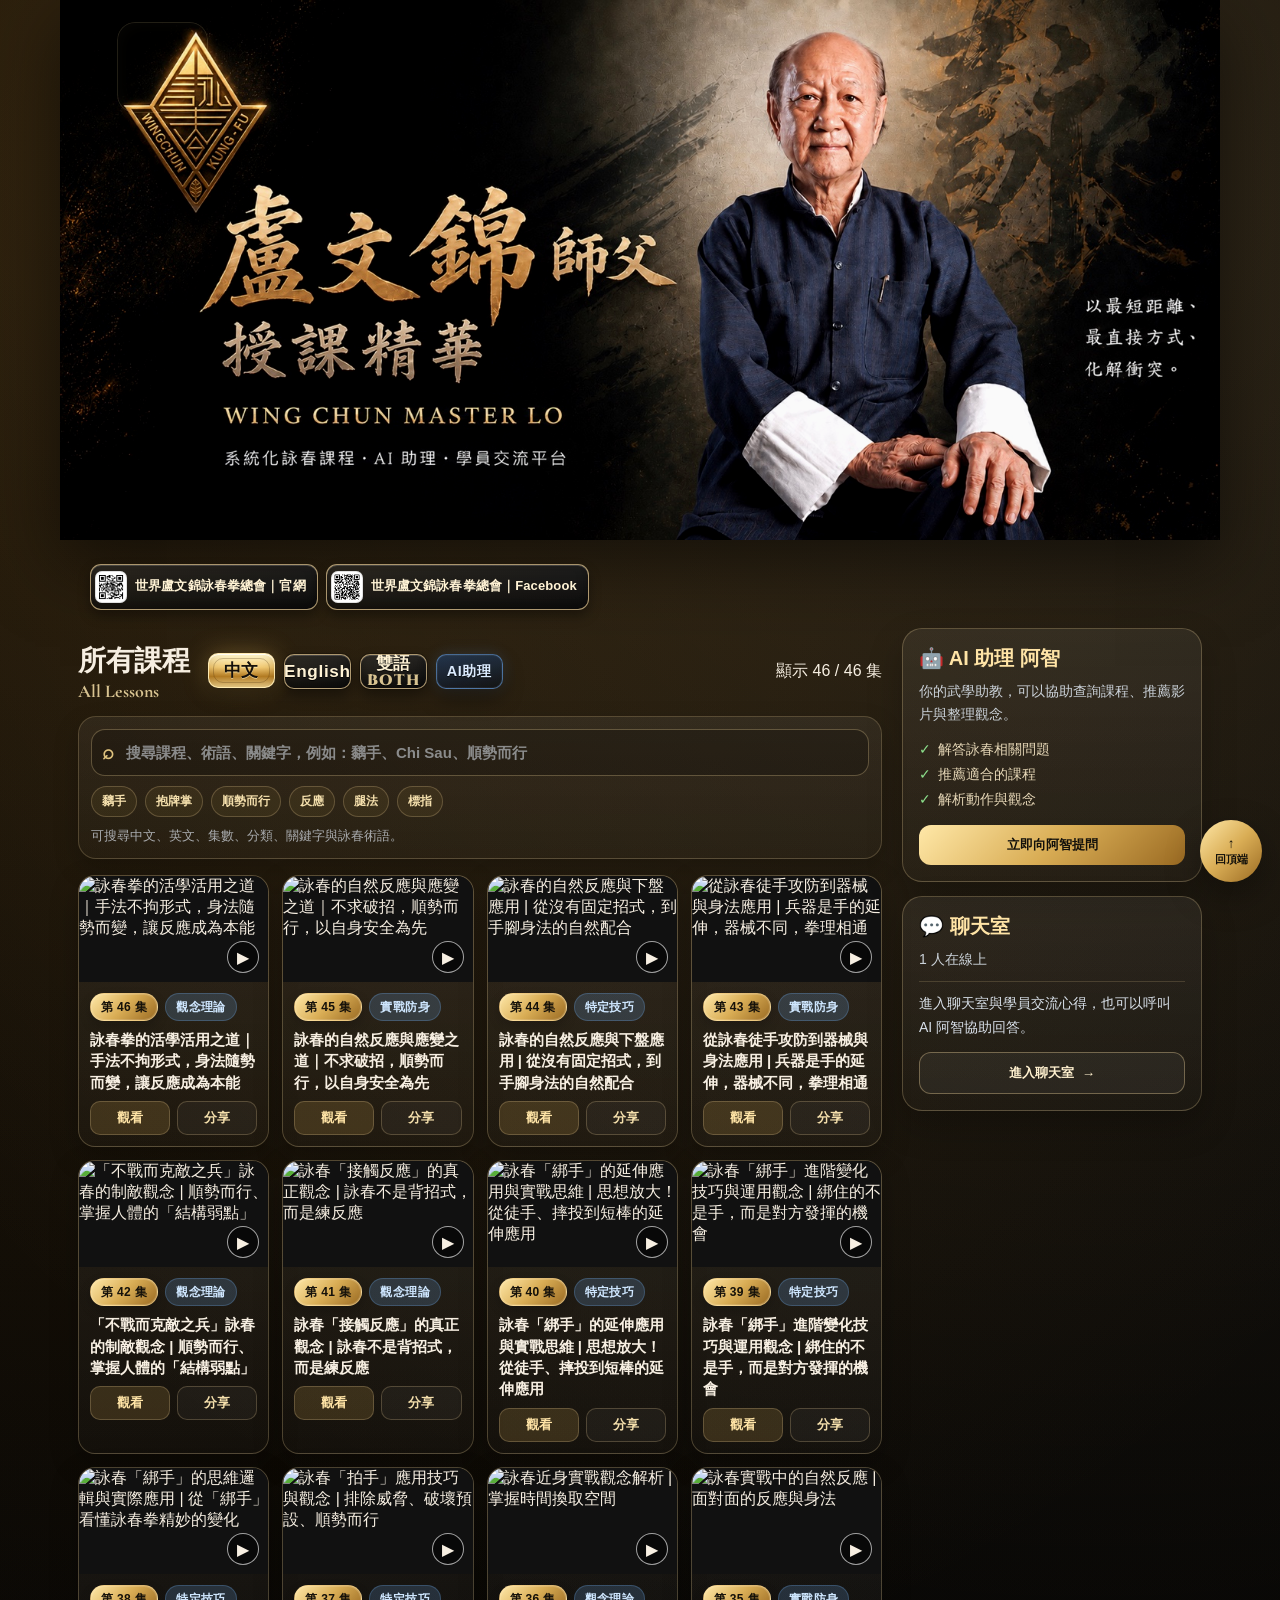
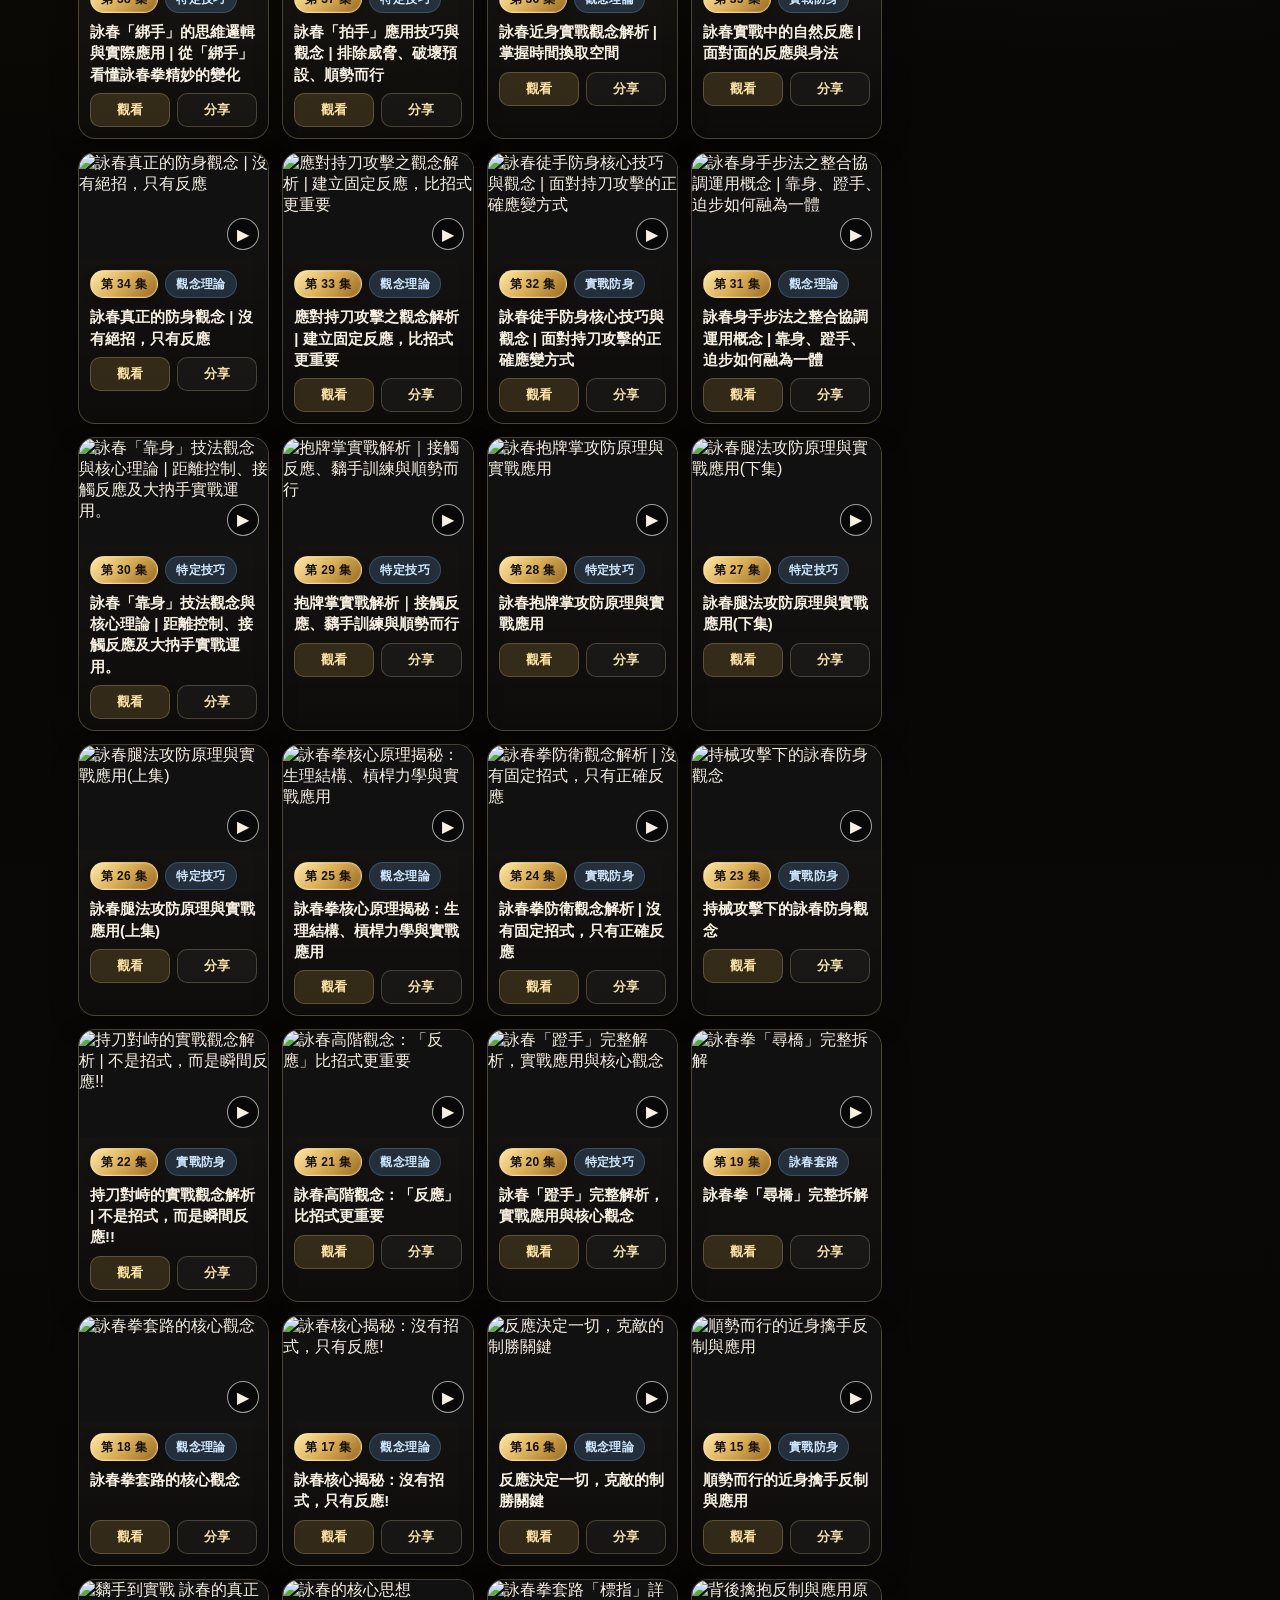
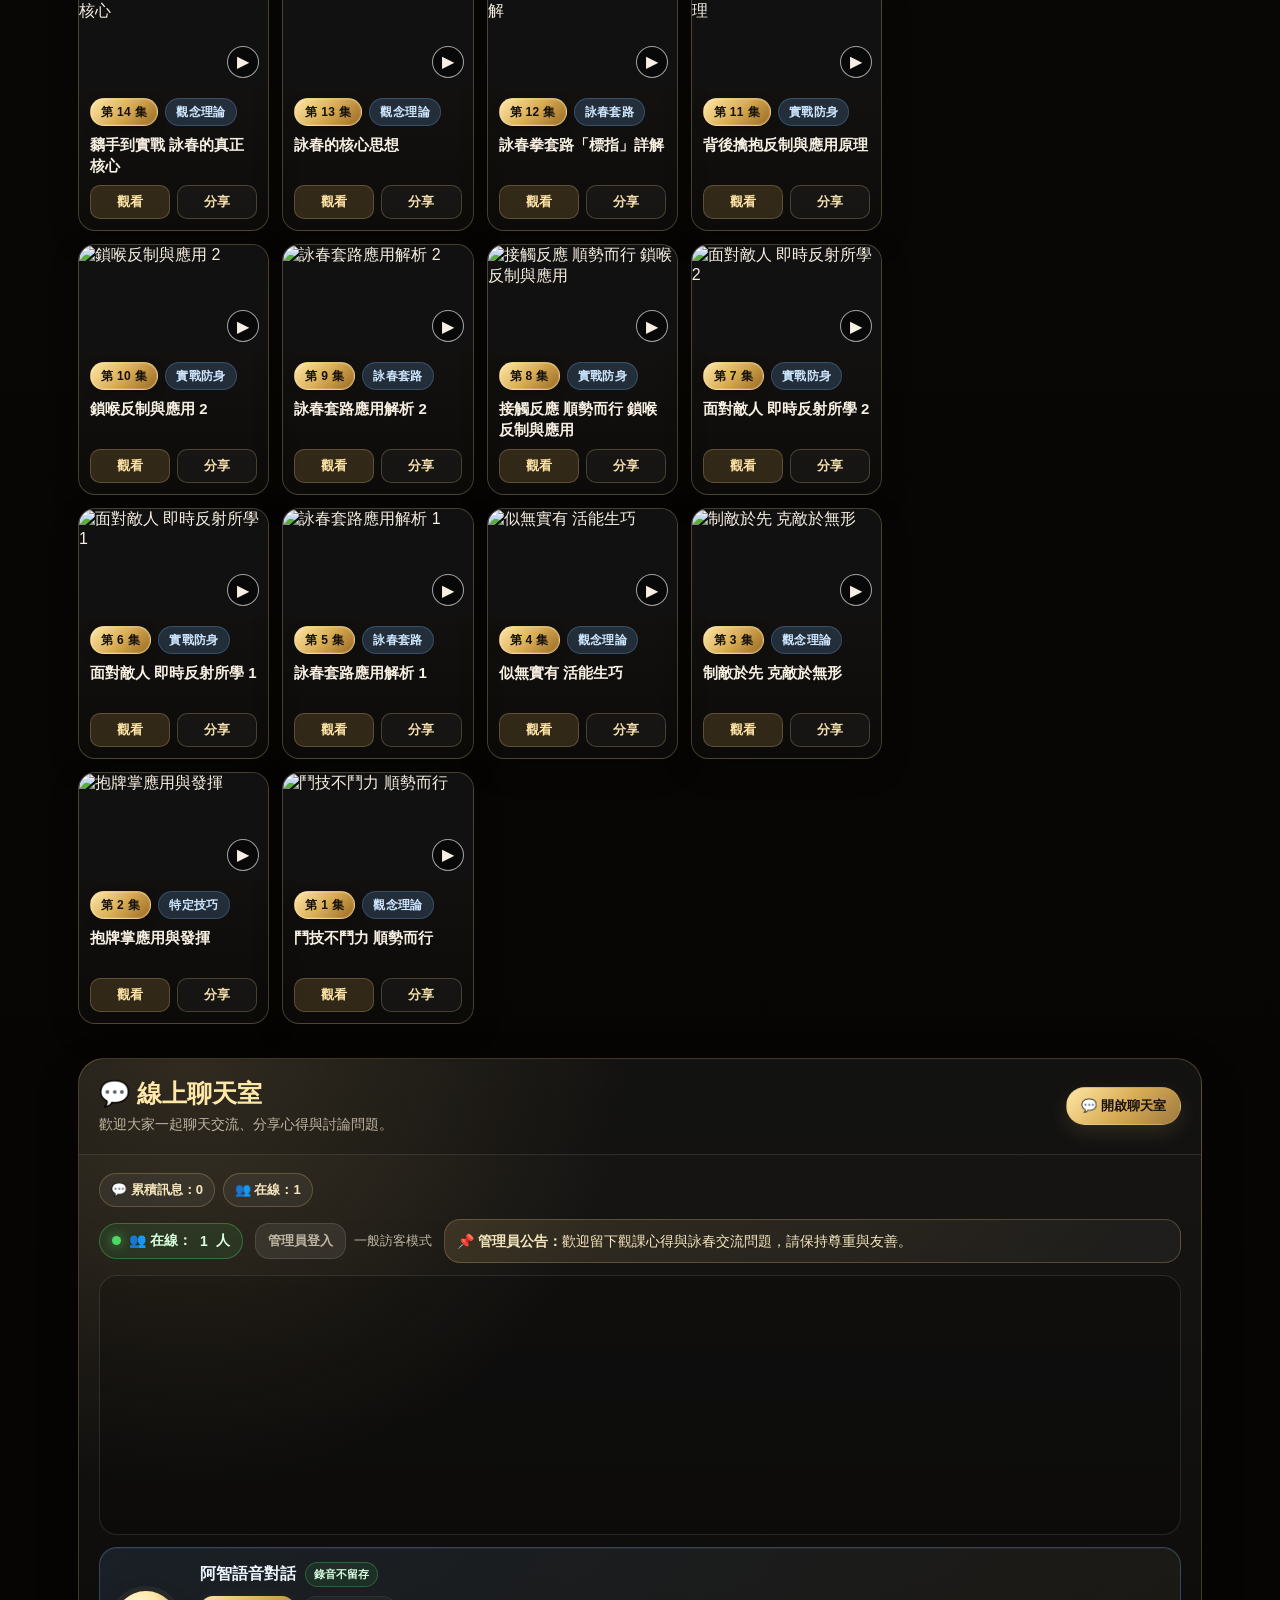
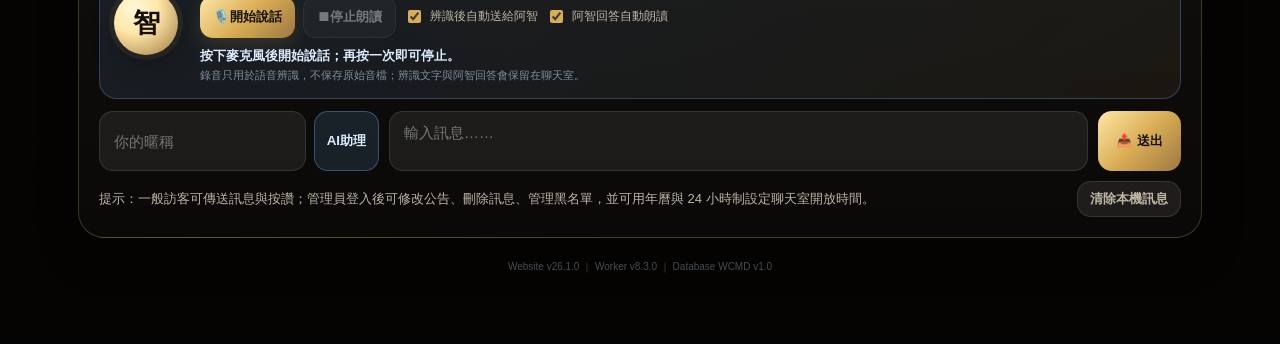
==== commit 17c673fd: "Add low-cost voice conversations to Ah Chi" ====
--- a/index.html
+++ b/index.html
@@ -4,12 +4,12 @@
 <head>
 <meta charset="utf-8"/>
 <meta content="width=device-width, initial-scale=1, viewport-fit=cover" name="viewport"/>
-<title>盧文錦師父授課精華｜Wing Chun Master Lo v26.0.3 Secure Admin &amp; Title Cleanup</title>
+<title>盧文錦師父授課精華｜Wing Chun Master Lo v26.1 Voice Conversation</title>
 <script src="js/chat-mode.js?v=23.6"></script>
 <link href="https://fonts.googleapis.com" rel="preconnect"/>
 <link crossorigin="" href="https://fonts.gstatic.com" rel="preconnect"/>
 <link href="https://fonts.googleapis.com/css2?family=Cinzel:wght@600;700;800&amp;family=Cinzel+Decorative:wght@700&amp;family=Cormorant+Garamond:ital,wght@0,600;0,700;1,600&amp;family=Noto+Serif+TC:wght@600;700;900&amp;display=swap" rel="stylesheet"/>
-<link href="css/style.css?v=26.0.4" rel="stylesheet"/>
+<link href="css/style.css?v=26.1.0" rel="stylesheet"/>
 <link href="css/mobile-layout-fix.css?v=26.0.3" rel="stylesheet"/>
 </head>
 <body>
@@ -111,6 +111,20 @@
 <div class="kickedNotice" hidden="" id="kickedNotice">你已被管理員限制發言，暫時無法傳送訊息或按讚。</div>
 <div class="commentClosedNotice" hidden="" id="commentClosedNotice">🚫 聊天室暫時關閉。</div>
 <div class="chatMessages" id="chatMessages"></div>
+<div class="voiceAssistant" id="voiceAssistant">
+<div aria-hidden="true" class="voiceAvatar" id="voiceAvatar"><span>智</span></div>
+<div class="voiceAssistantBody">
+<div class="voiceAssistantHead"><strong data-en="Voice Conversation with Ah Chi" data-zh="阿智語音對話">阿智語音對話</strong><span class="voicePrivacyBadge" data-en="Audio is not stored" data-zh="錄音不留存">錄音不留存</span></div>
+<div class="voiceControls">
+<button aria-pressed="false" class="voiceRecordBtn" id="voiceRecordBtn" type="button"><span aria-hidden="true">🎙️</span><span data-en="Start speaking" data-zh="開始說話" id="voiceRecordLabel">開始說話</span></button>
+<button class="voiceSecondaryBtn" disabled="" id="voiceStopSpeakingBtn" type="button"><span aria-hidden="true">⏹</span><span data-en="Stop speaking" data-zh="停止朗讀">停止朗讀</span></button>
+<label class="voiceOption"><input checked="" id="voiceAutoSend" type="checkbox"/><span data-en="Send to Ah Chi after transcription" data-zh="辨識後自動送給阿智">辨識後自動送給阿智</span></label>
+<label class="voiceOption"><input checked="" id="voiceAutoSpeak" type="checkbox"/><span data-en="Read Ah Chi's reply aloud" data-zh="阿智回答自動朗讀">阿智回答自動朗讀</span></label>
+</div>
+<div aria-live="polite" class="voiceStatus" data-en="Press the microphone and start speaking; press it again when finished." data-zh="按下麥克風後開始說話；再按一次即可停止。" id="voiceStatus" role="status">按下麥克風後開始說話；再按一次即可停止。</div>
+<div class="voicePrivacy" data-en="Your recording is used only for speech recognition. The original audio is not saved; the transcript remains in the chat." data-zh="錄音只用於語音辨識，不保存原始音檔；辨識文字與阿智回答會保留在聊天室。">錄音只用於語音辨識，不保存原始音檔；辨識文字與阿智回答會保留在聊天室。</div>
+</div>
+</div>
 <form class="chatForm" id="chatForm">
 <div class="chatNameWrap">
 <input autocomplete="name" class="chatInput" id="chatName" maxlength="18" placeholder="你的暱稱"/>
@@ -125,7 +139,7 @@
 </div>
 </div>
 </section>
-<div class="versionFooter">Website v26.0.3 ｜ Worker v8.0 ｜ Database WCMD v1.0</div>
+<div class="versionFooter">Website v26.1.0 ｜ Worker v8.3.0 ｜ Database WCMD v1.0</div>
 </div>
 <button class="toTop" onclick="window.scrollTo({top:0,behavior:'smooth'})">↑<br/><small data-en="Top" data-zh="回頂端">回頂端</small></button>
 <div class="shareToast" id="shareToast">已複製連結</div>
@@ -318,7 +332,7 @@
 })();
 </script>
 <script src="js/app.js?v=24.3"></script>
-<script src="js/chat.js?v=26.0.10" type="module"></script>
+<script src="js/chat.js?v=26.1.0" type="module"></script>
 <script src="js/chat-standalone.js?v=24.3"></script>
 <script defer="" src="https://events.vercount.one/js"></script>
 <script src="js/online-sync.js?v=24.3"></script>
--- a/css/style.css
+++ b/css/style.css
@@ -1,6 +1,6 @@
 /* WingChun V23.1 modular stylesheet. Keep import order unchanged. */
 @import url("./base.css");
-@import url("./chat.css?v=26.0.4");
+@import url("./chat.css?v=26.1.0");
 @import url("./theme-hero-tune.css");
 @import url("./hero-banner.css");
 @import url("./brand-language.css");
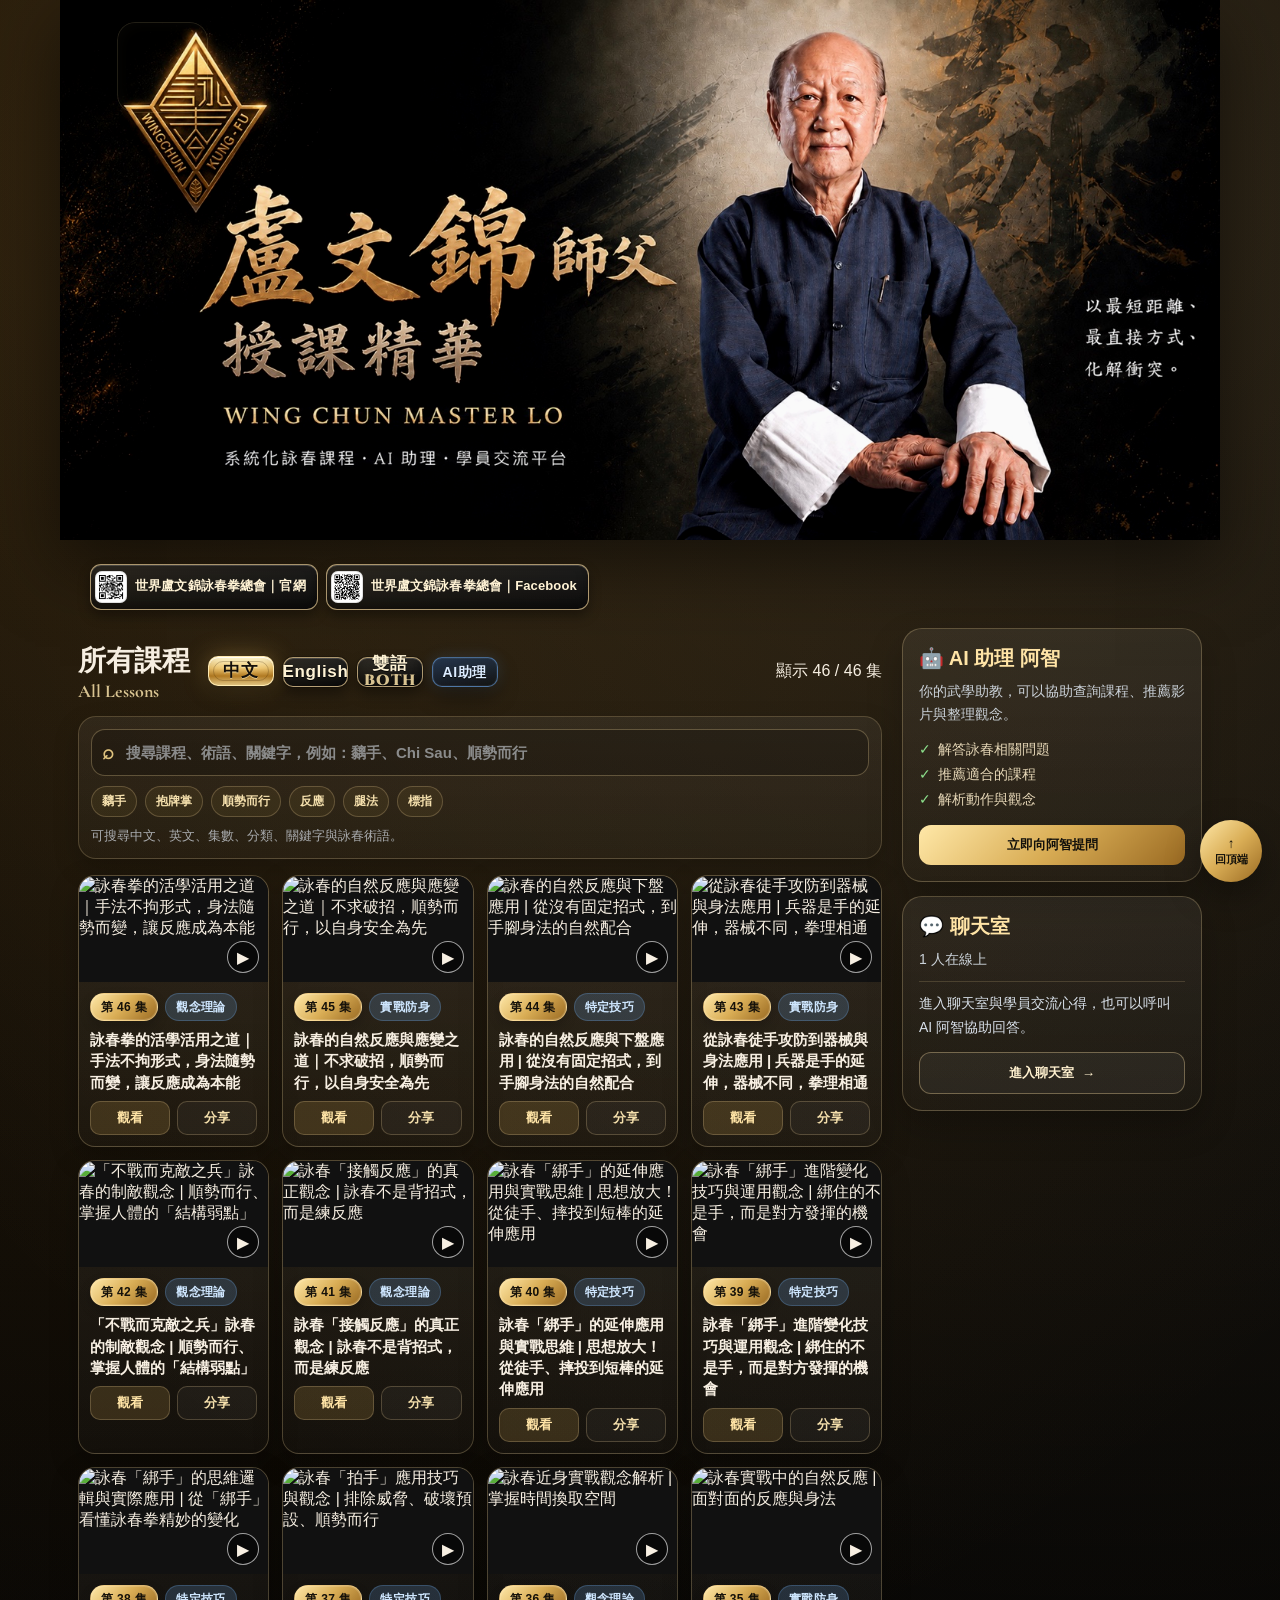
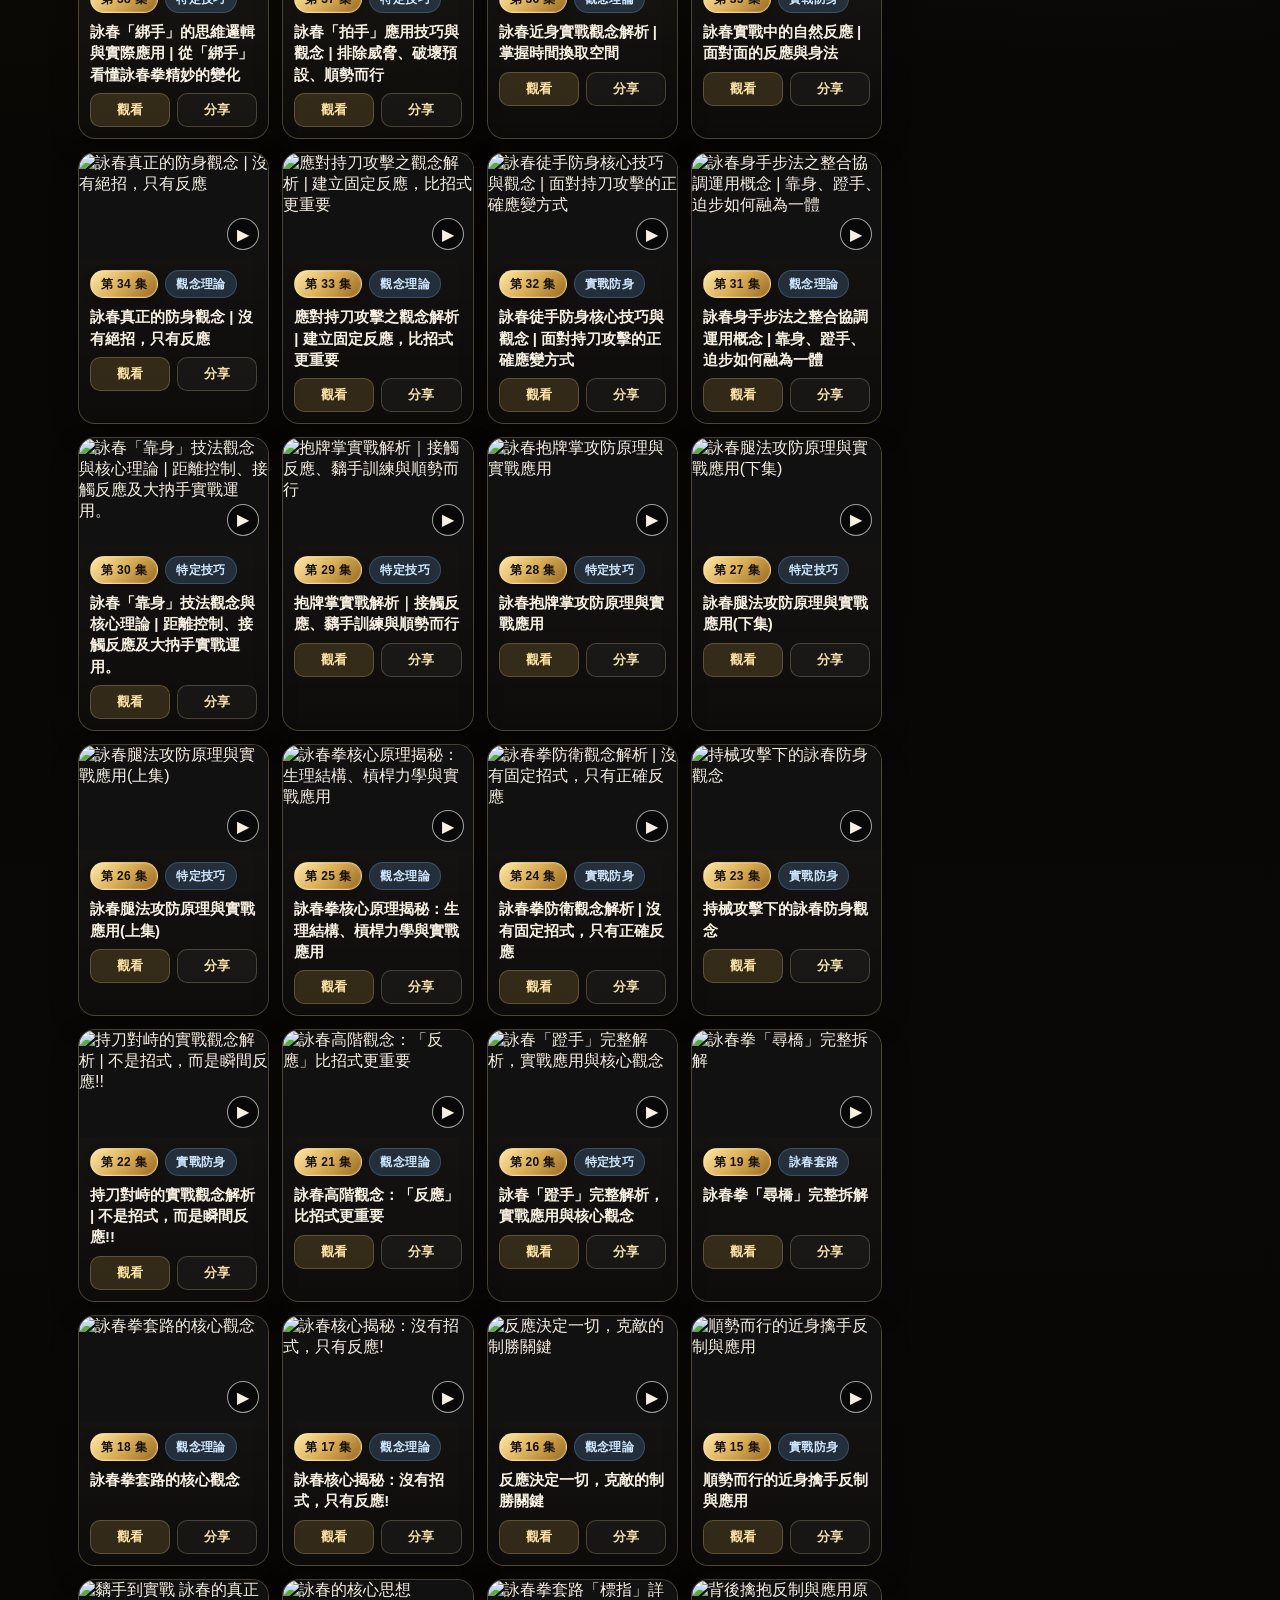
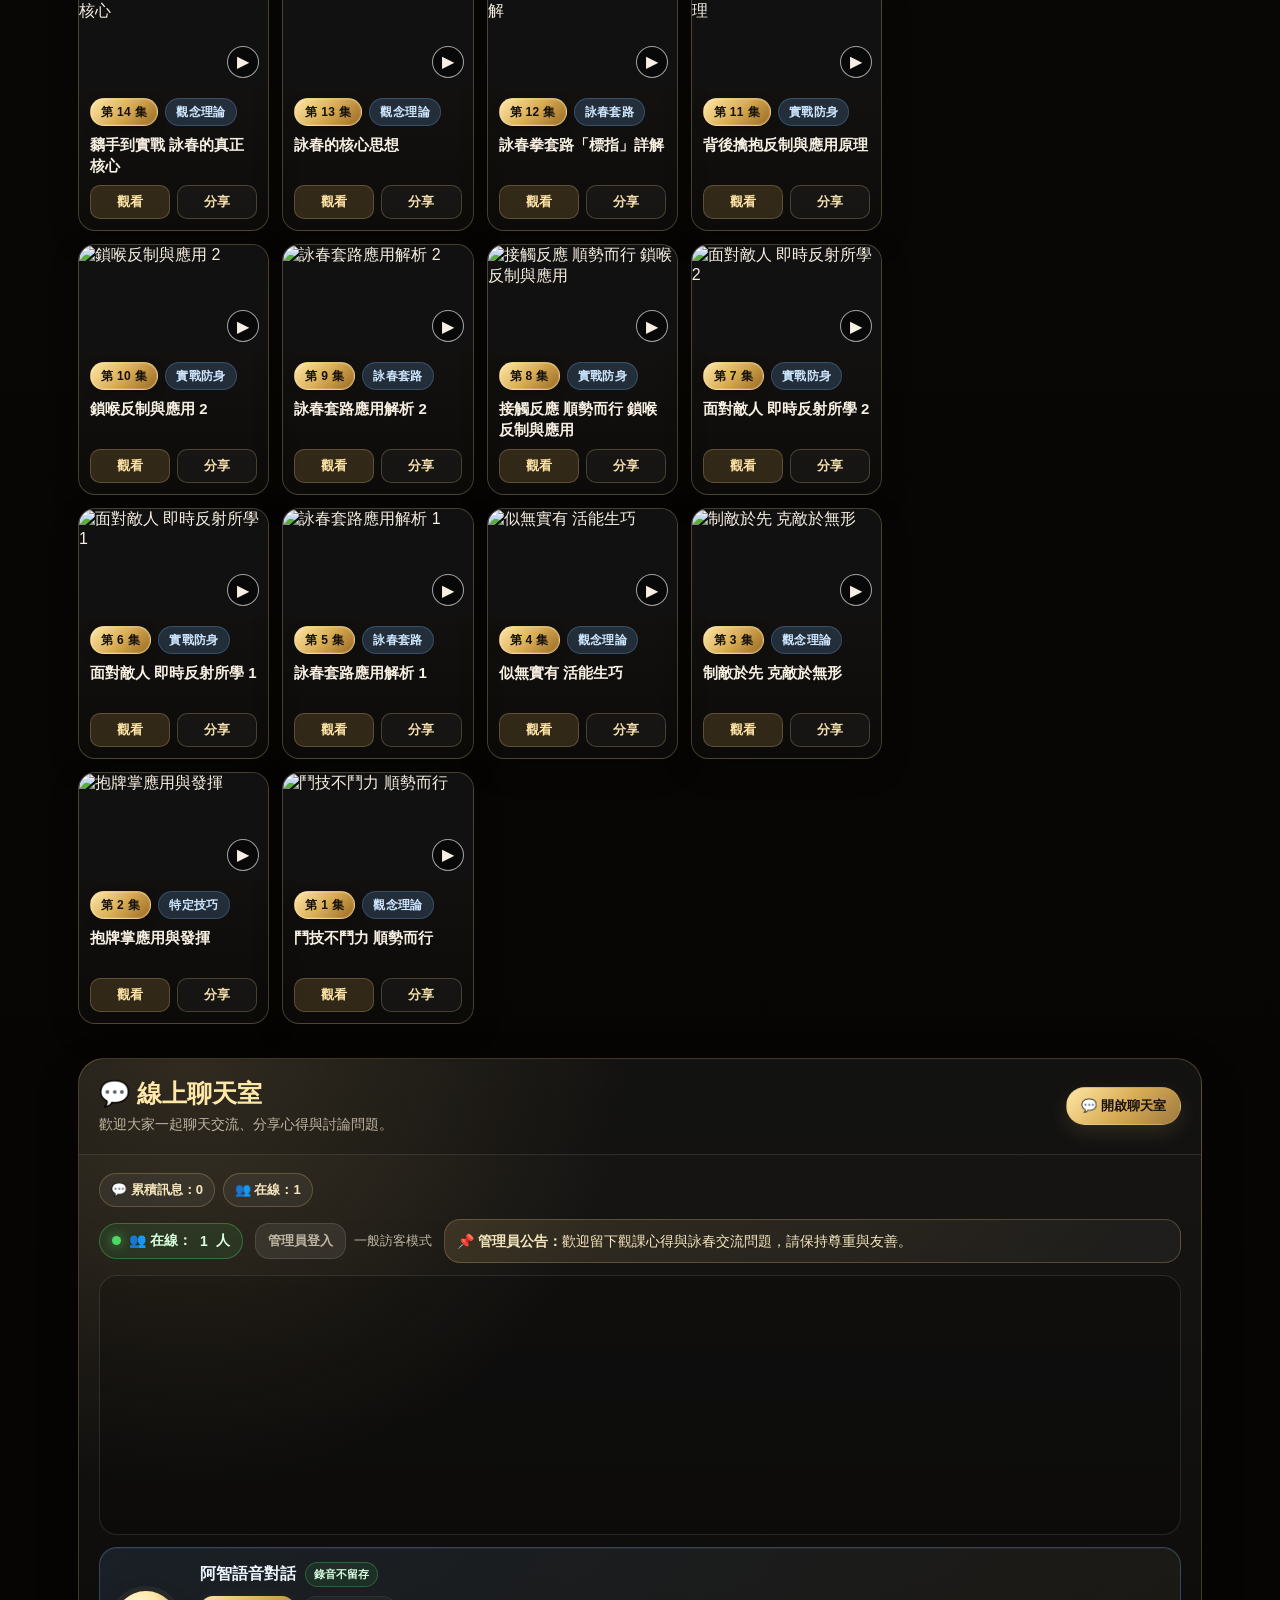
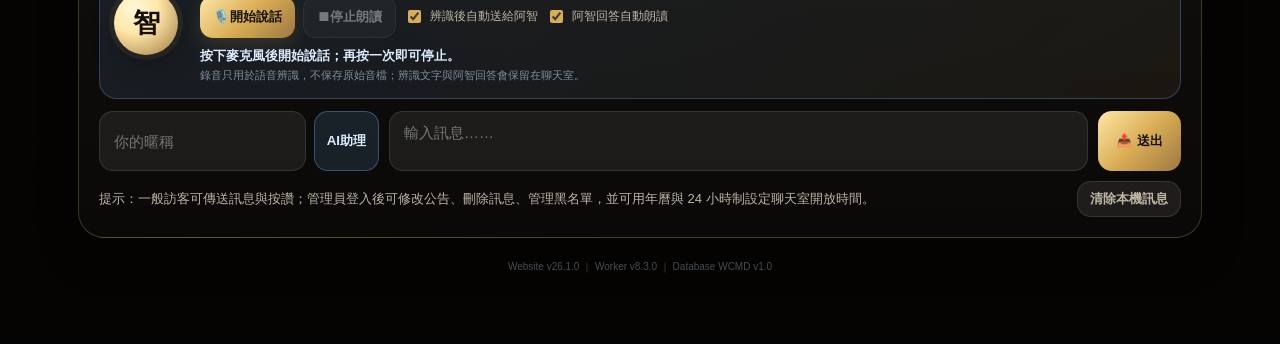
==== commit 22369ca1: "Add admin visitor country statistics" ====
--- a/index.html
+++ b/index.html
@@ -4,7 +4,7 @@
 <head>
 <meta charset="utf-8"/>
 <meta content="width=device-width, initial-scale=1, viewport-fit=cover" name="viewport"/>
-<title>盧文錦師父授課精華｜Wing Chun Master Lo v26.1 Voice Conversation</title>
+<title>盧文錦師父授課精華｜Wing Chun Master Lo v26.2 Visitor Statistics</title>
 <script src="js/chat-mode.js?v=23.6"></script>
 <link href="https://fonts.googleapis.com" rel="preconnect"/>
 <link crossorigin="" href="https://fonts.gstatic.com" rel="preconnect"/>
@@ -336,5 +336,6 @@
 <script src="js/chat-standalone.js?v=24.3"></script>
 <script defer="" src="https://events.vercount.one/js"></script>
 <script src="js/online-sync.js?v=24.3"></script>
+<script src="js/visitor-tracking.js?v=26.2.0"></script>
 </body>
 </html>
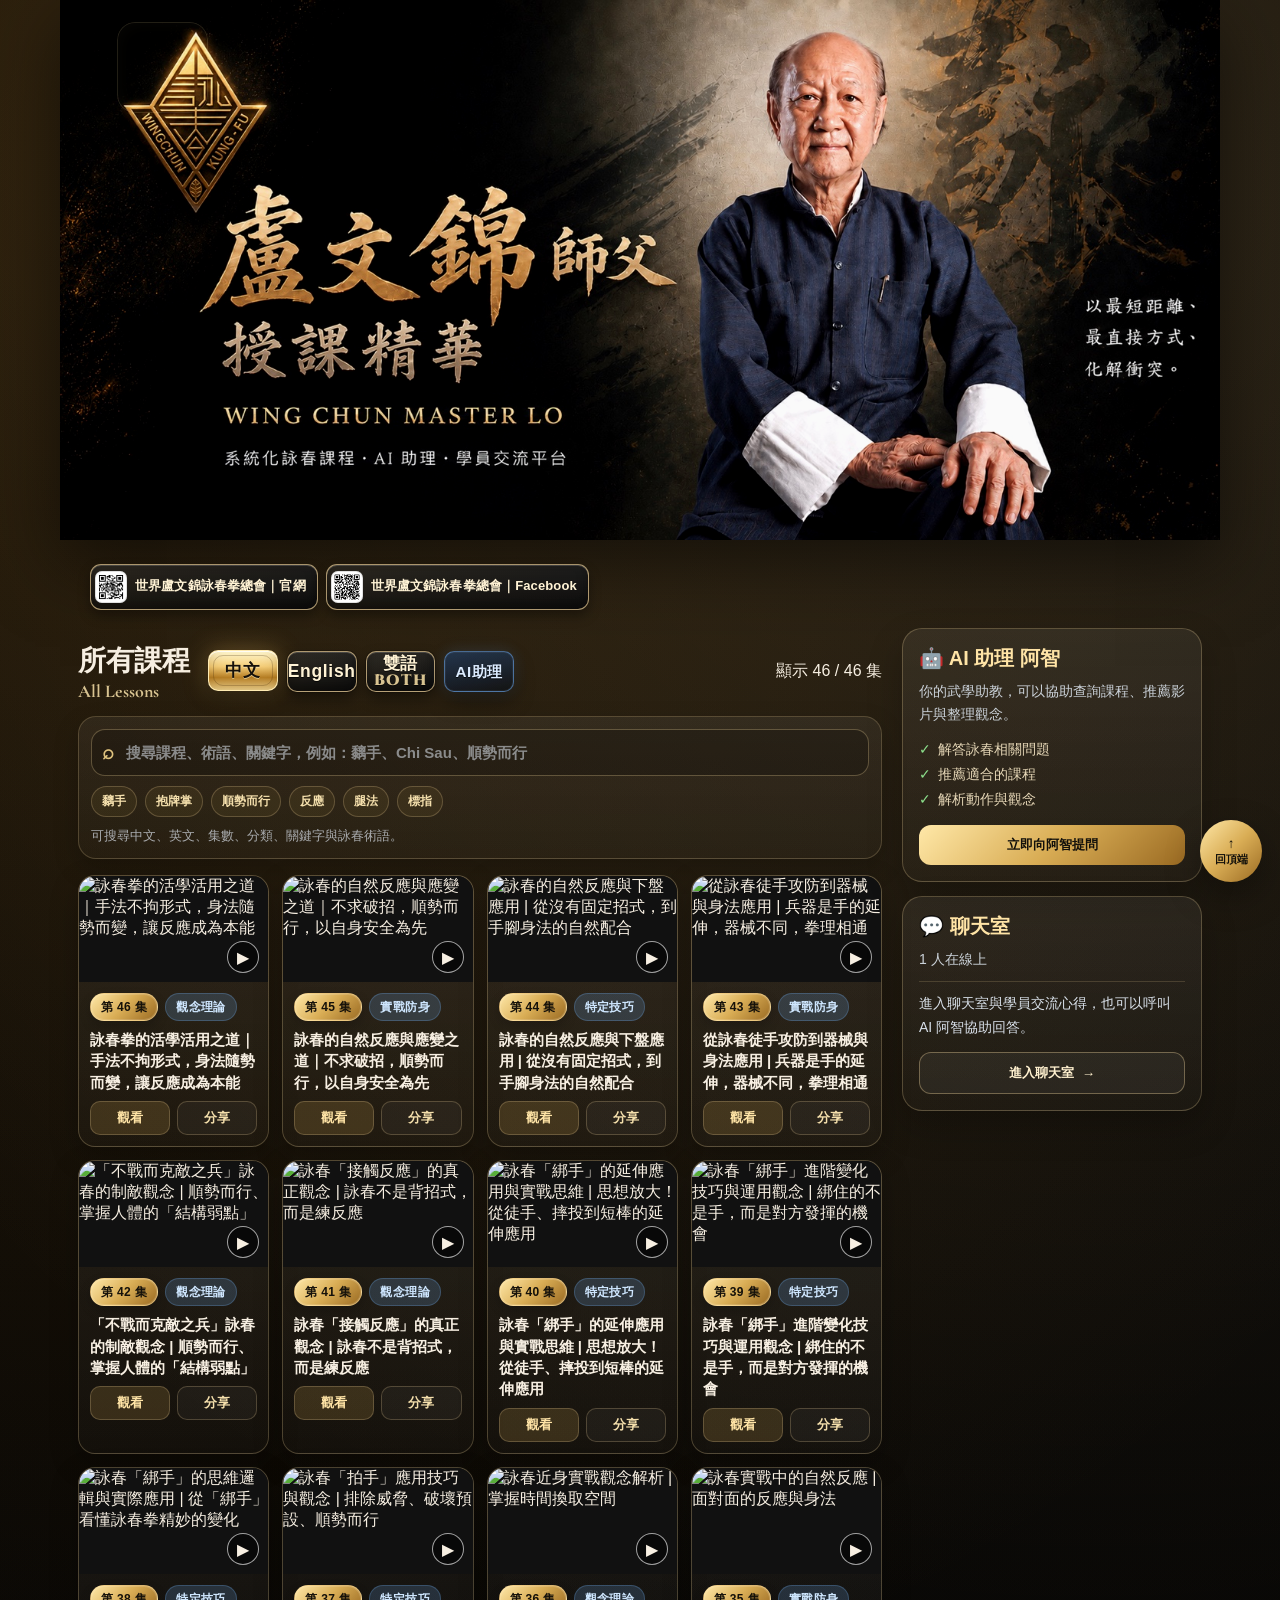
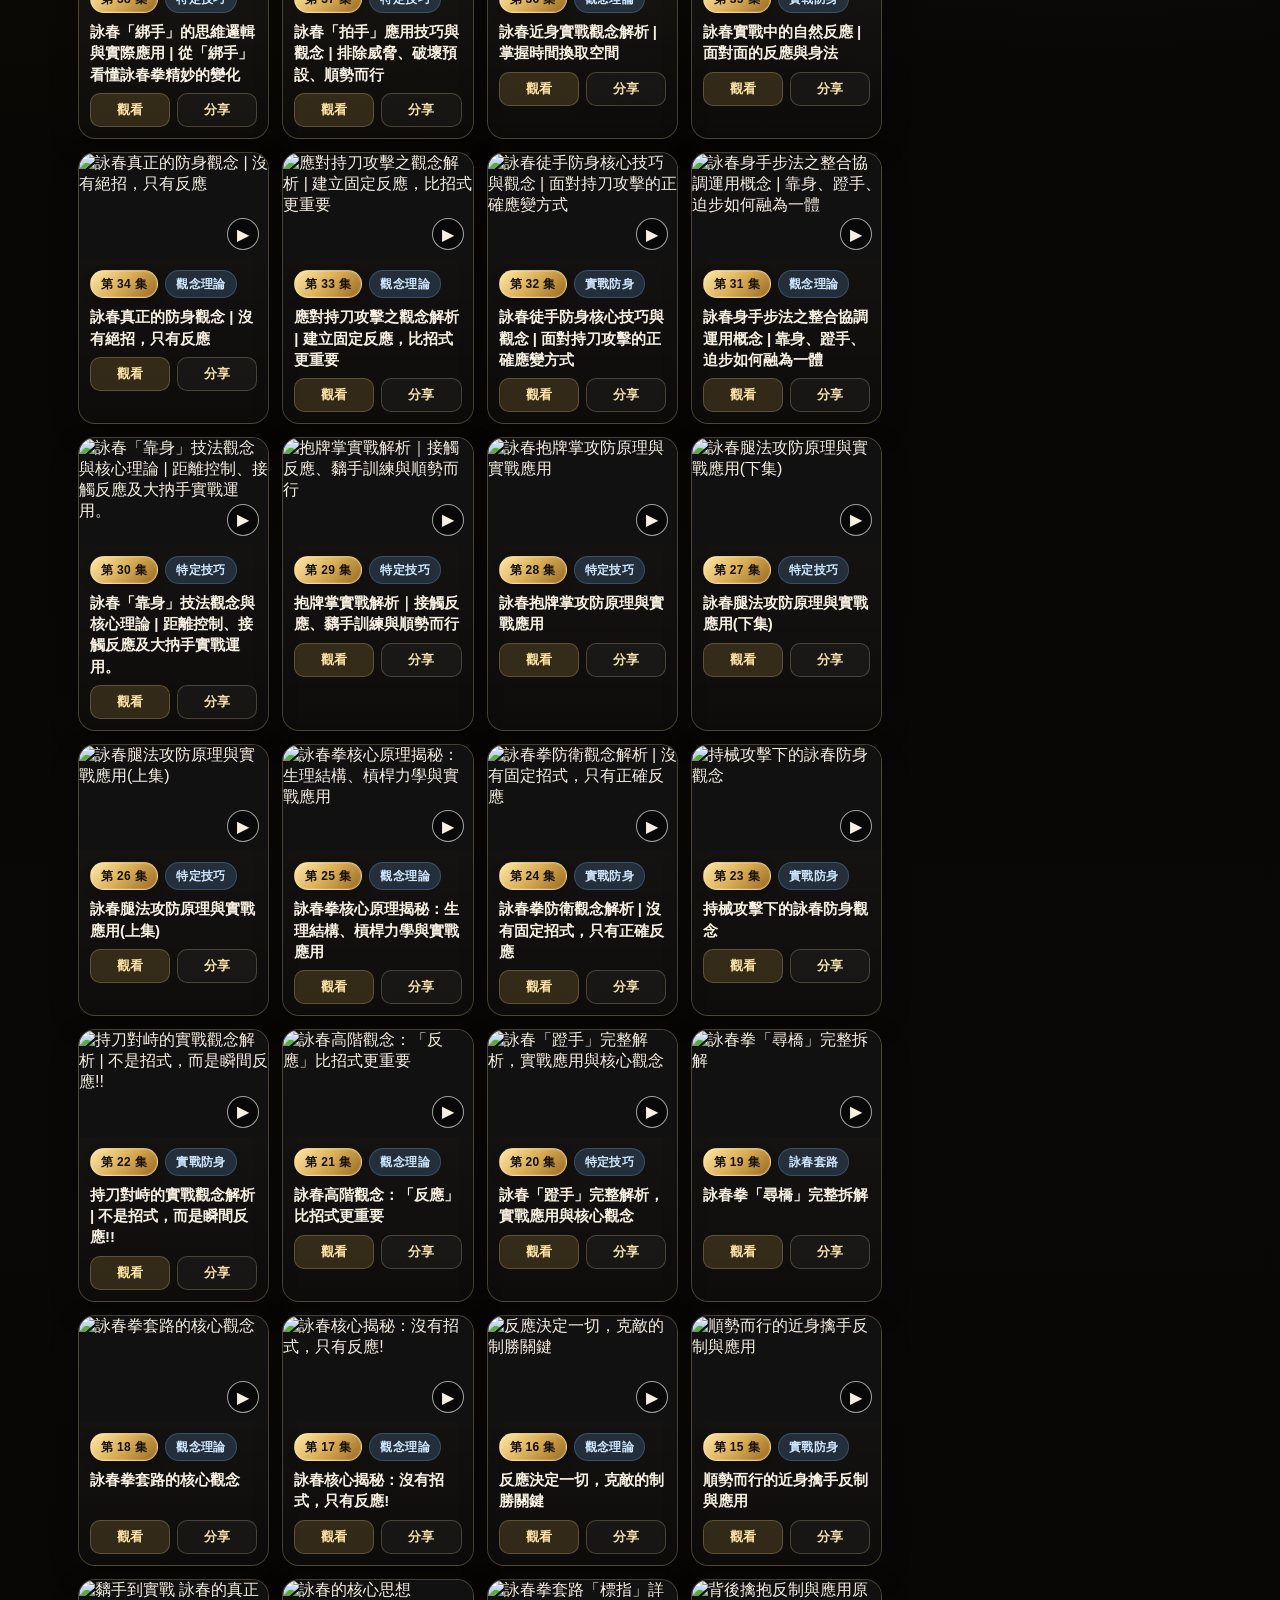
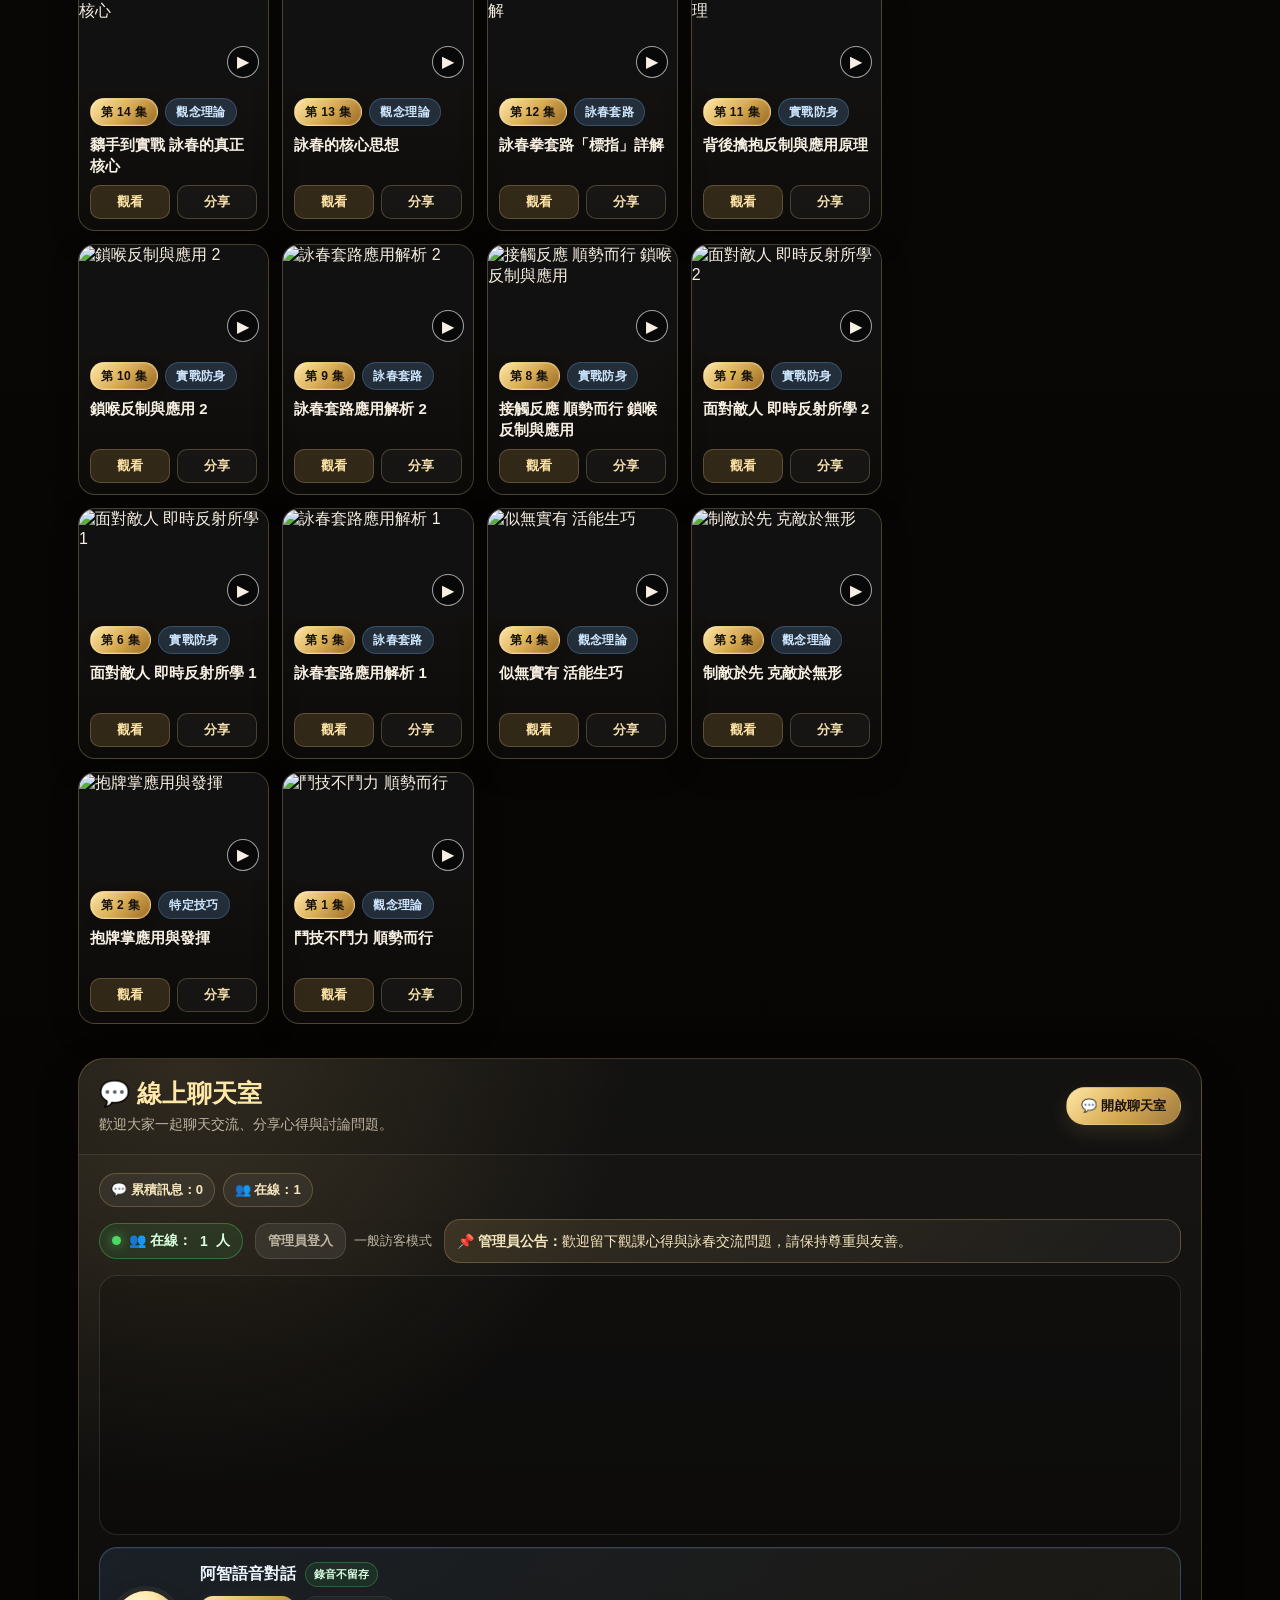
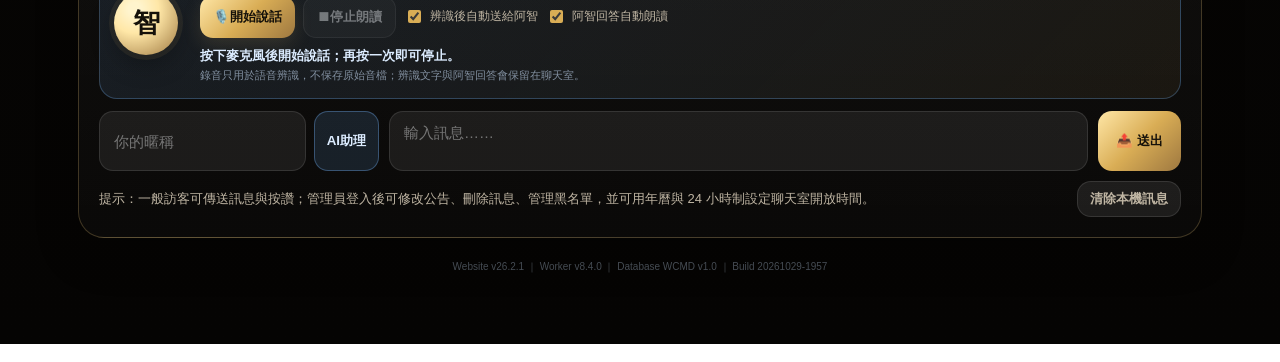
==== commit d62e0ce3: "Prefer a faster male voice for Ah Chi" ====
--- a/index.html
+++ b/index.html
@@ -4,12 +4,12 @@
 <head>
 <meta charset="utf-8"/>
 <meta content="width=device-width, initial-scale=1, viewport-fit=cover" name="viewport"/>
-<title>盧文錦師父授課精華｜Wing Chun Master Lo v26.2 Visitor Statistics</title>
+<title>盧文錦師父授課精華｜Wing Chun Master Lo v26.2.1</title>
 <script src="js/chat-mode.js?v=23.6"></script>
 <link href="https://fonts.googleapis.com" rel="preconnect"/>
 <link crossorigin="" href="https://fonts.gstatic.com" rel="preconnect"/>
 <link href="https://fonts.googleapis.com/css2?family=Cinzel:wght@600;700;800&amp;family=Cinzel+Decorative:wght@700&amp;family=Cormorant+Garamond:ital,wght@0,600;0,700;1,600&amp;family=Noto+Serif+TC:wght@600;700;900&amp;display=swap" rel="stylesheet"/>
-<link href="css/style.css?v=26.1.0" rel="stylesheet"/>
+<link href="css/style.css?v=26.2.1" rel="stylesheet"/>
 <link href="css/mobile-layout-fix.css?v=26.0.3" rel="stylesheet"/>
 </head>
 <body>
@@ -139,7 +139,7 @@
 </div>
 </div>
 </section>
-<div class="versionFooter">Website v26.1.0 ｜ Worker v8.3.0 ｜ Database WCMD v1.0</div>
+<div class="versionFooter">Website v26.2.1 ｜ Worker v8.4.0 ｜ Database WCMD v1.0 ｜ Build 20261029-1957</div>
 </div>
 <button class="toTop" onclick="window.scrollTo({top:0,behavior:'smooth'})">↑<br/><small data-en="Top" data-zh="回頂端">回頂端</small></button>
 <div class="shareToast" id="shareToast">已複製連結</div>
@@ -332,7 +332,7 @@
 })();
 </script>
 <script src="js/app.js?v=24.3"></script>
-<script src="js/chat.js?v=26.1.0" type="module"></script>
+<script src="js/chat.js?v=26.2.1" type="module"></script>
 <script src="js/chat-standalone.js?v=24.3"></script>
 <script defer="" src="https://events.vercount.one/js"></script>
 <script src="js/online-sync.js?v=24.3"></script>
--- a/css/style.css
+++ b/css/style.css
@@ -1,6 +1,6 @@
 /* WingChun V23.1 modular stylesheet. Keep import order unchanged. */
 @import url("./base.css");
-@import url("./chat.css?v=26.1.0");
+@import url("./chat.css?v=26.2.1");
 @import url("./theme-hero-tune.css");
 @import url("./hero-banner.css");
 @import url("./brand-language.css");
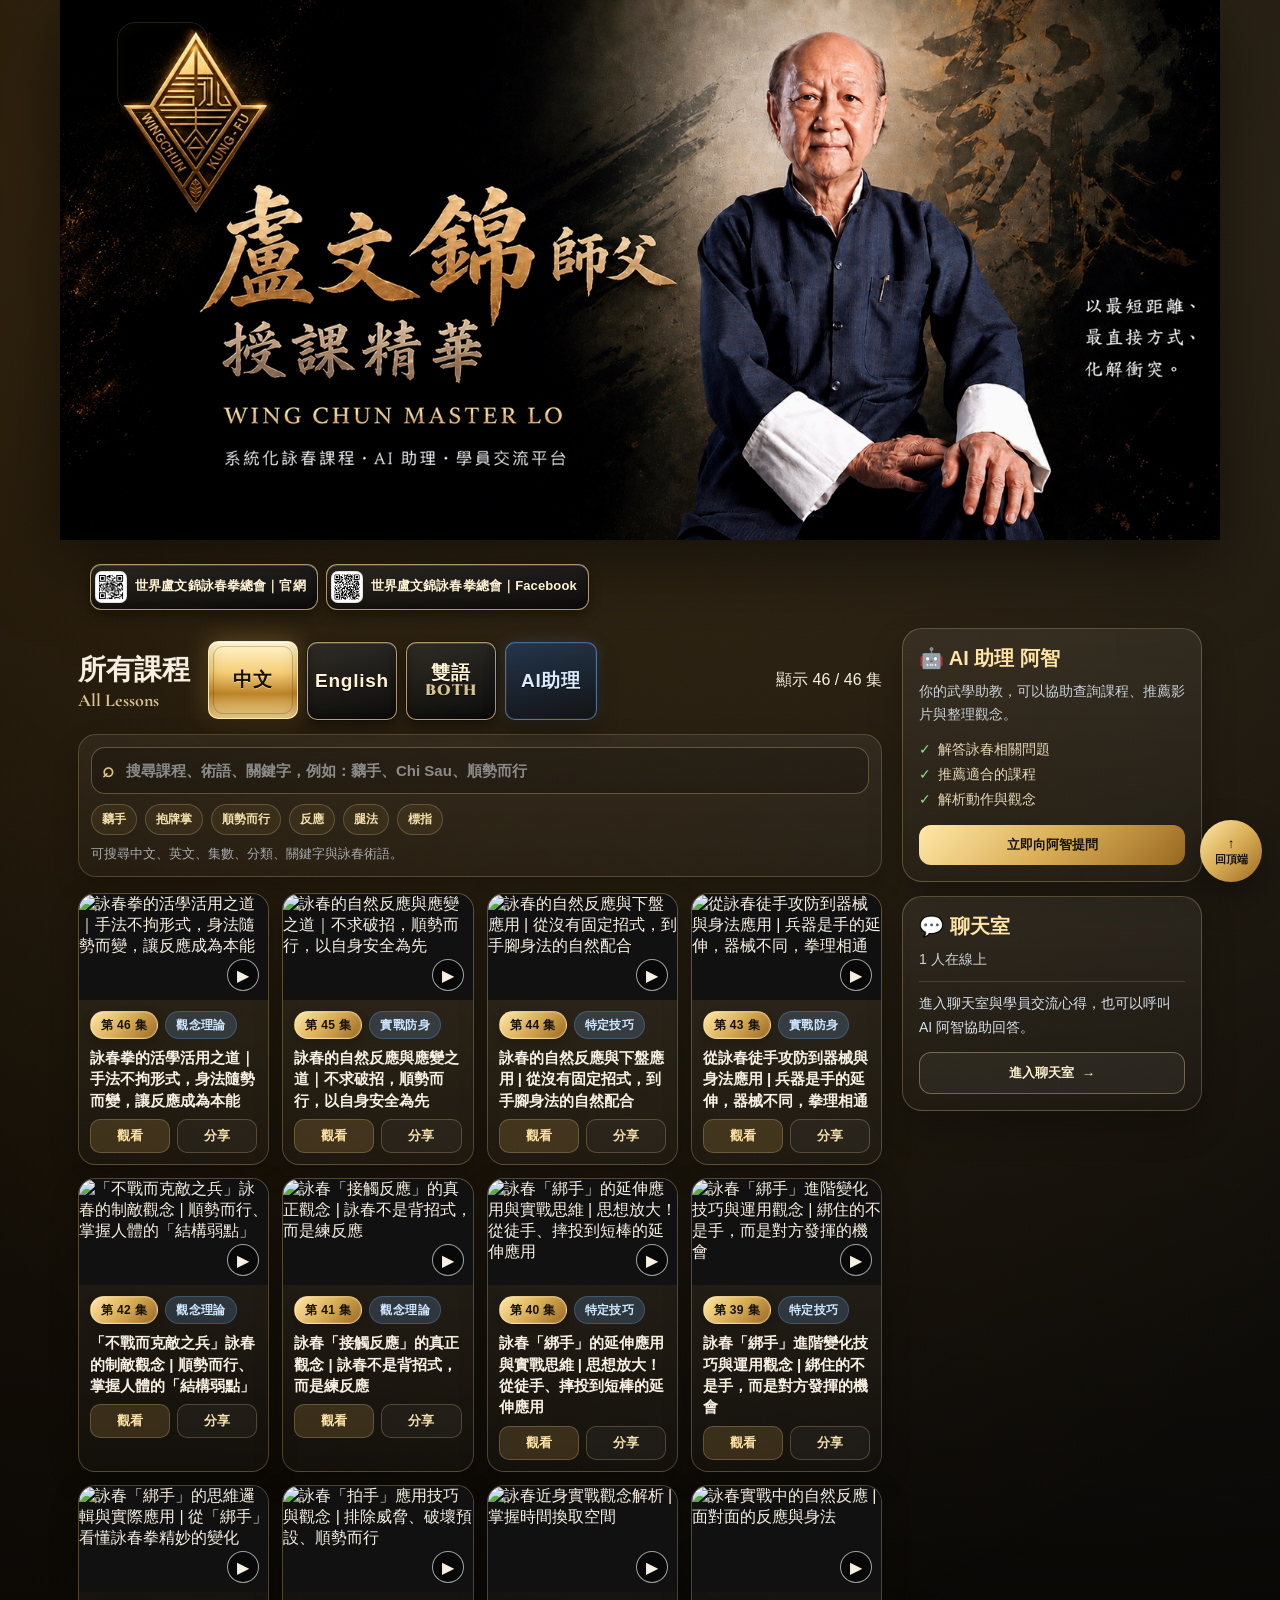
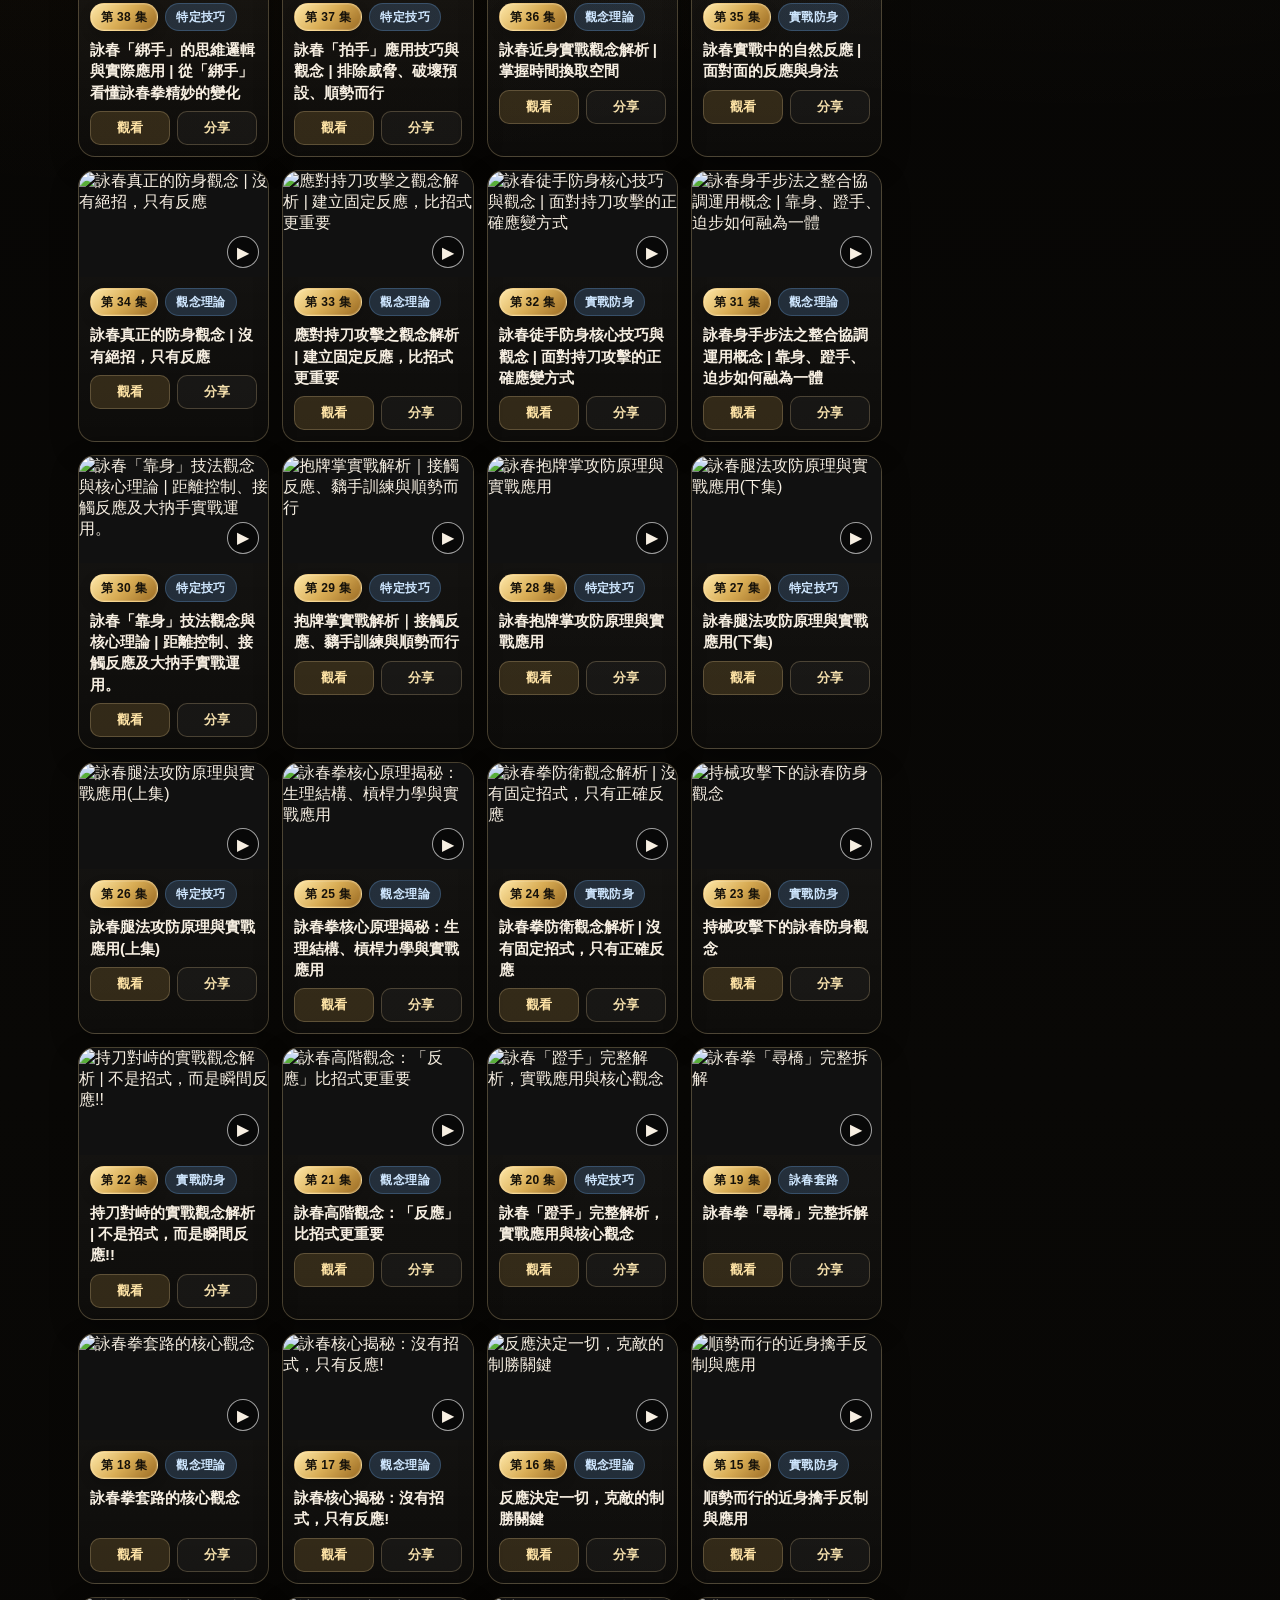
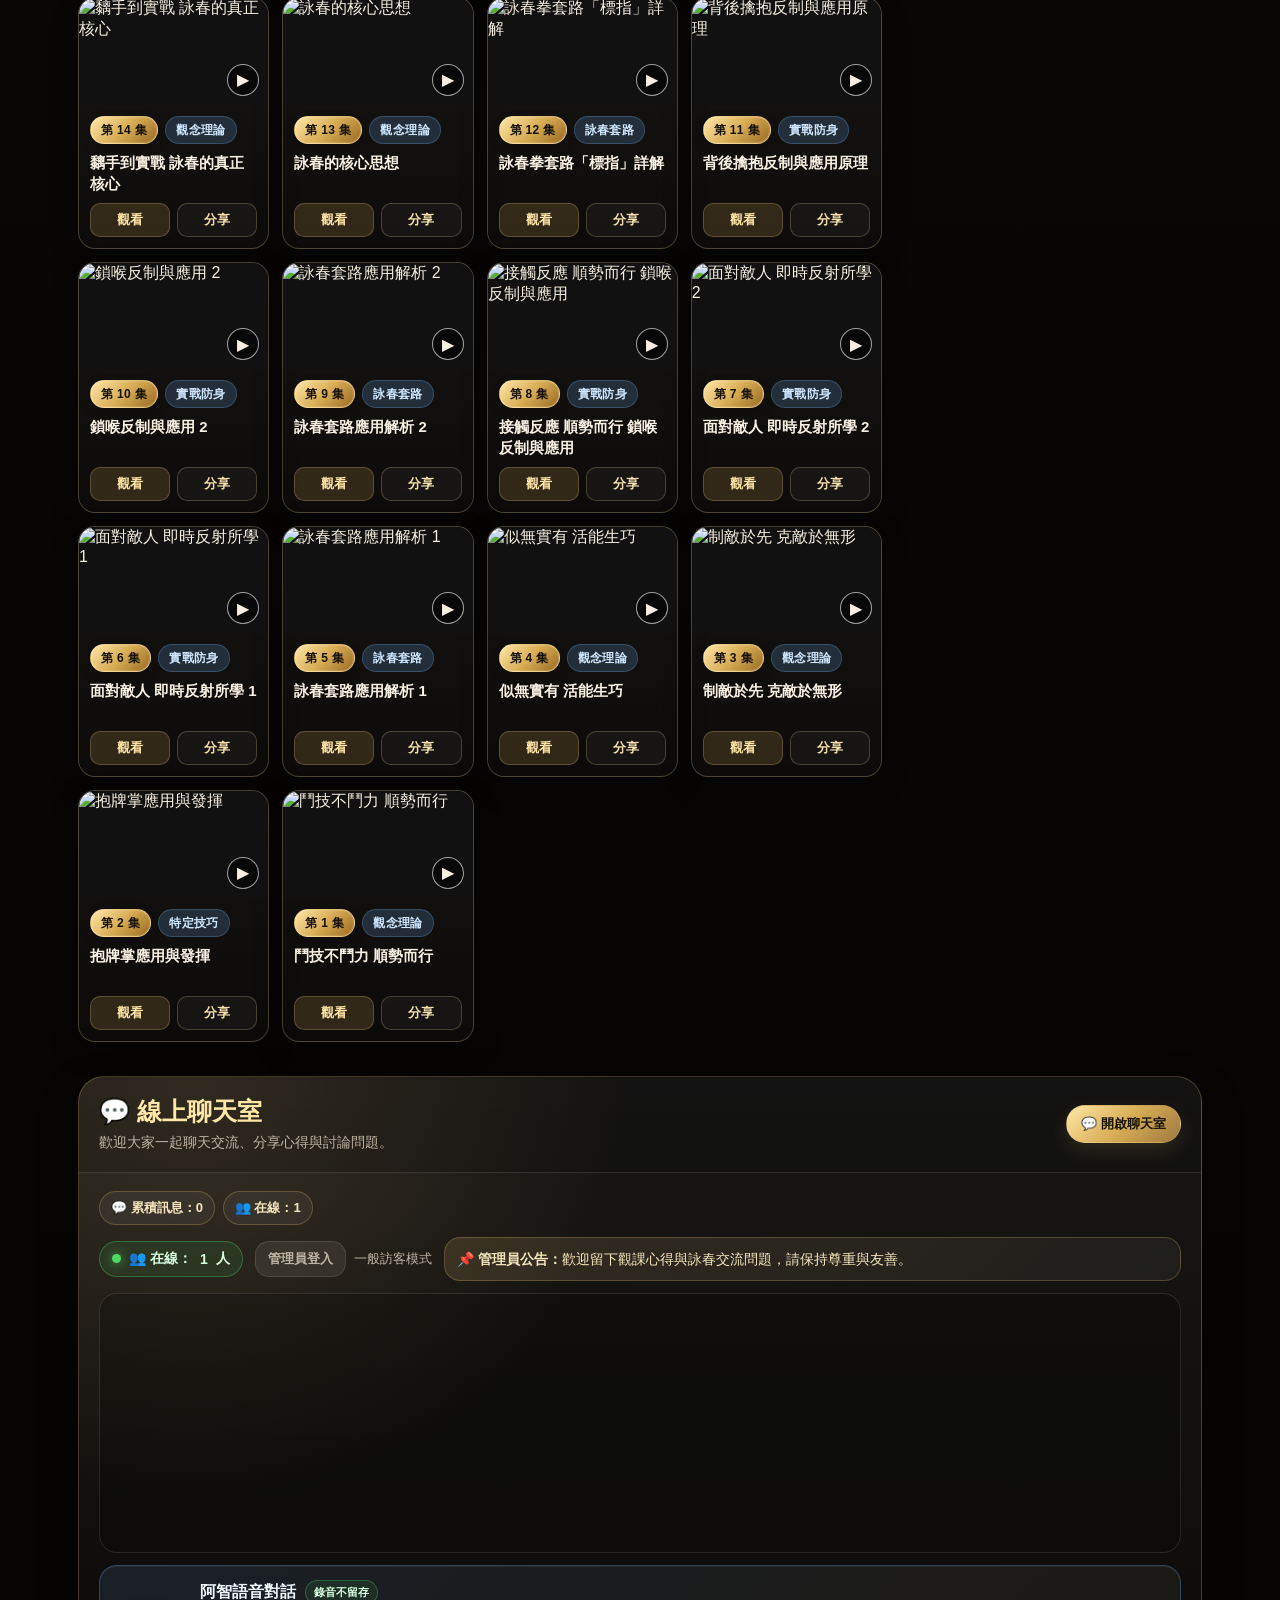
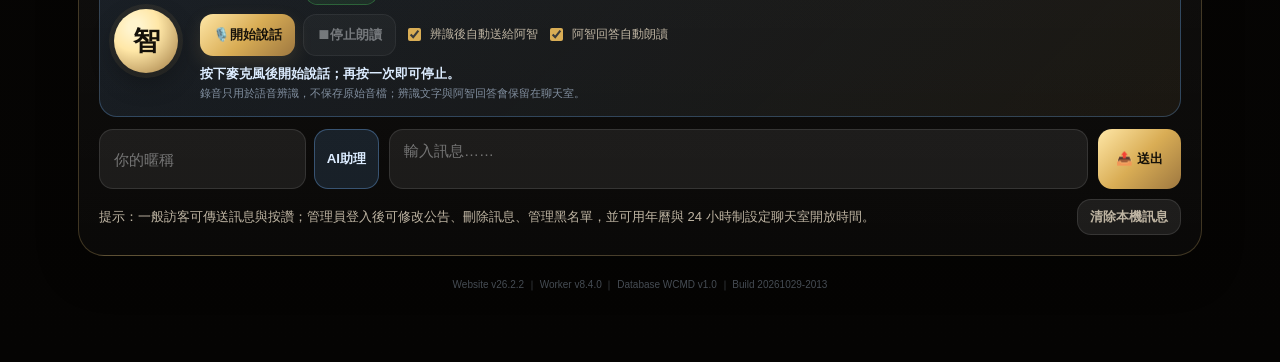
==== commit e6173131: "Restore Ah Chi's previous browser voice" ====
--- a/index.html
+++ b/index.html
@@ -4,12 +4,12 @@
 <head>
 <meta charset="utf-8"/>
 <meta content="width=device-width, initial-scale=1, viewport-fit=cover" name="viewport"/>
-<title>盧文錦師父授課精華｜Wing Chun Master Lo v26.2.1</title>
+<title>盧文錦師父授課精華｜Wing Chun Master Lo v26.2.2</title>
 <script src="js/chat-mode.js?v=23.6"></script>
 <link href="https://fonts.googleapis.com" rel="preconnect"/>
 <link crossorigin="" href="https://fonts.gstatic.com" rel="preconnect"/>
 <link href="https://fonts.googleapis.com/css2?family=Cinzel:wght@600;700;800&amp;family=Cinzel+Decorative:wght@700&amp;family=Cormorant+Garamond:ital,wght@0,600;0,700;1,600&amp;family=Noto+Serif+TC:wght@600;700;900&amp;display=swap" rel="stylesheet"/>
-<link href="css/style.css?v=26.2.1" rel="stylesheet"/>
+<link href="css/style.css?v=26.2.2" rel="stylesheet"/>
 <link href="css/mobile-layout-fix.css?v=26.0.3" rel="stylesheet"/>
 </head>
 <body>
@@ -139,7 +139,7 @@
 </div>
 </div>
 </section>
-<div class="versionFooter">Website v26.2.1 ｜ Worker v8.4.0 ｜ Database WCMD v1.0 ｜ Build 20261029-1957</div>
+<div class="versionFooter">Website v26.2.2 ｜ Worker v8.4.0 ｜ Database WCMD v1.0 ｜ Build 20261029-2013</div>
 </div>
 <button class="toTop" onclick="window.scrollTo({top:0,behavior:'smooth'})">↑<br/><small data-en="Top" data-zh="回頂端">回頂端</small></button>
 <div class="shareToast" id="shareToast">已複製連結</div>
@@ -332,7 +332,7 @@
 })();
 </script>
 <script src="js/app.js?v=24.3"></script>
-<script src="js/chat.js?v=26.2.1" type="module"></script>
+<script src="js/chat.js?v=26.2.2" type="module"></script>
 <script src="js/chat-standalone.js?v=24.3"></script>
 <script defer="" src="https://events.vercount.one/js"></script>
 <script src="js/online-sync.js?v=24.3"></script>
--- a/css/style.css
+++ b/css/style.css
@@ -1,6 +1,6 @@
 /* WingChun V23.1 modular stylesheet. Keep import order unchanged. */
 @import url("./base.css");
-@import url("./chat.css?v=26.2.1");
+@import url("./chat.css?v=26.2.2");
 @import url("./theme-hero-tune.css");
 @import url("./hero-banner.css");
 @import url("./brand-language.css");
